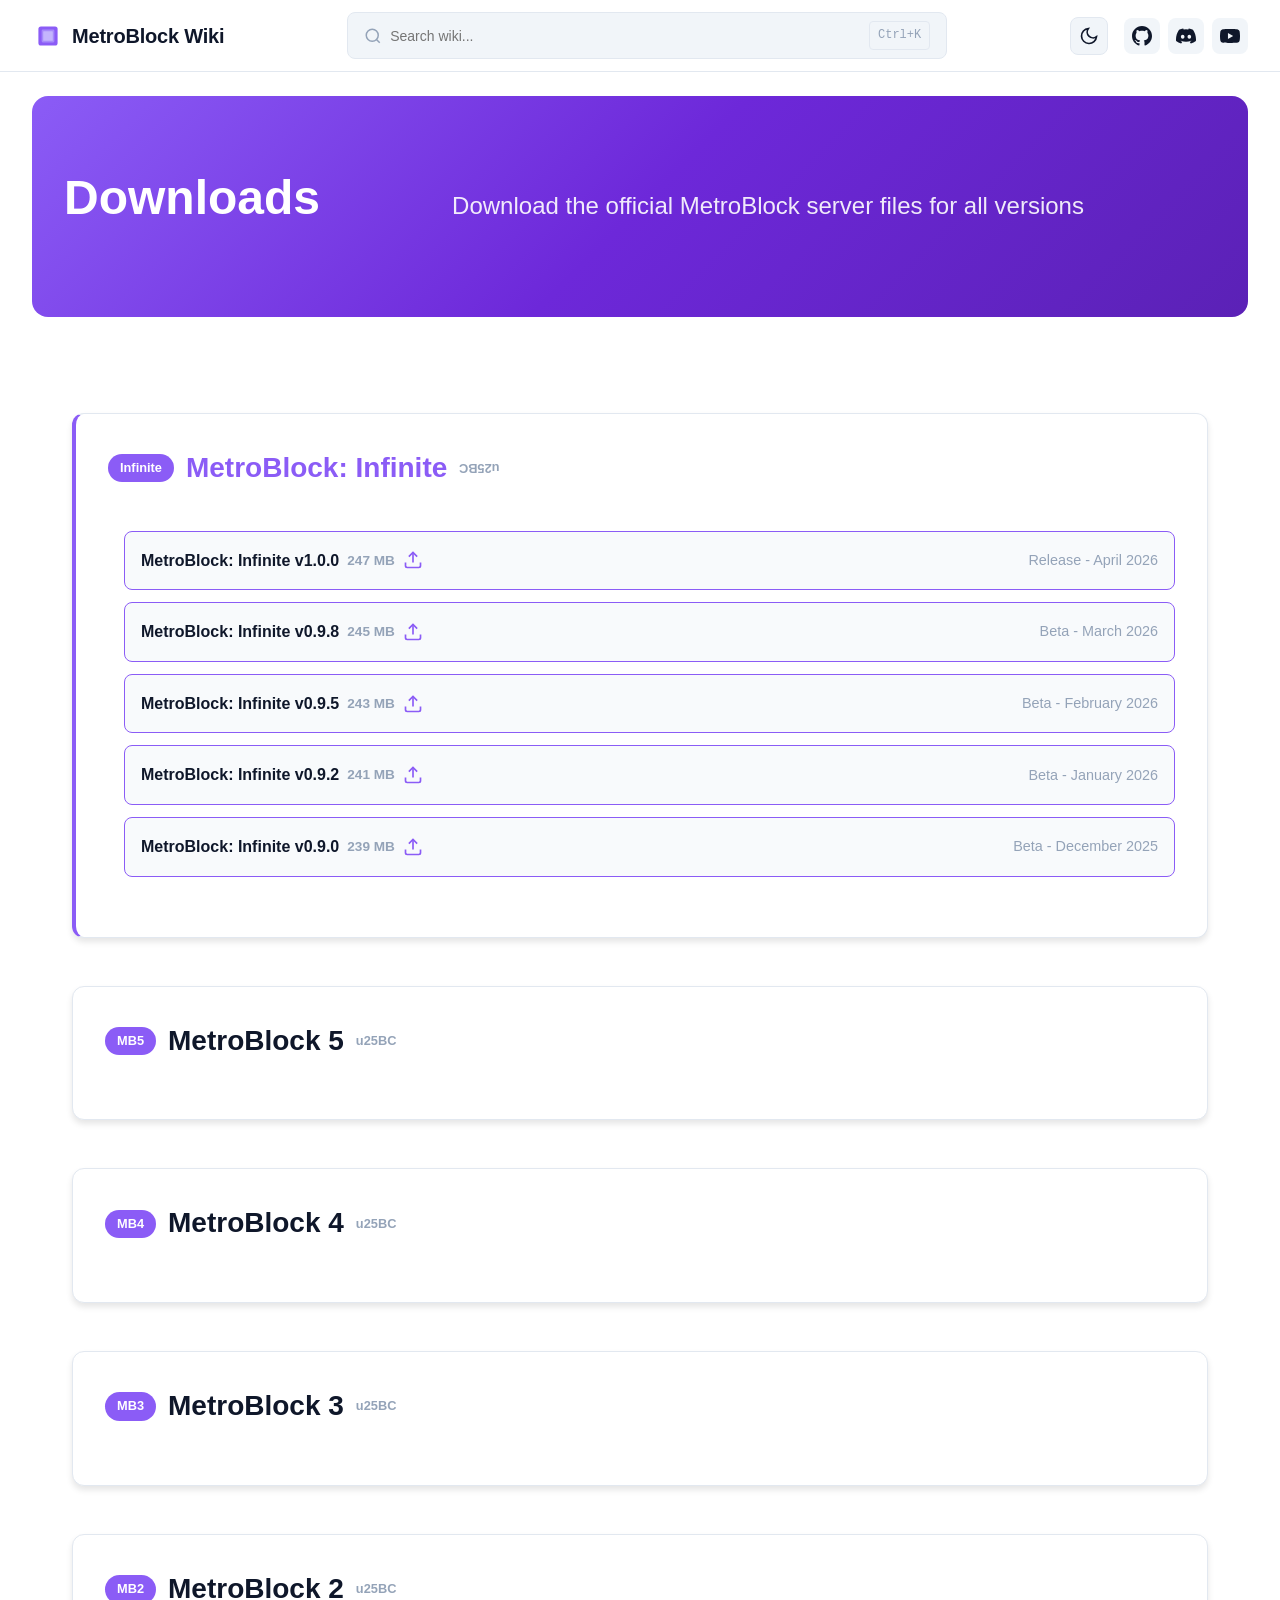
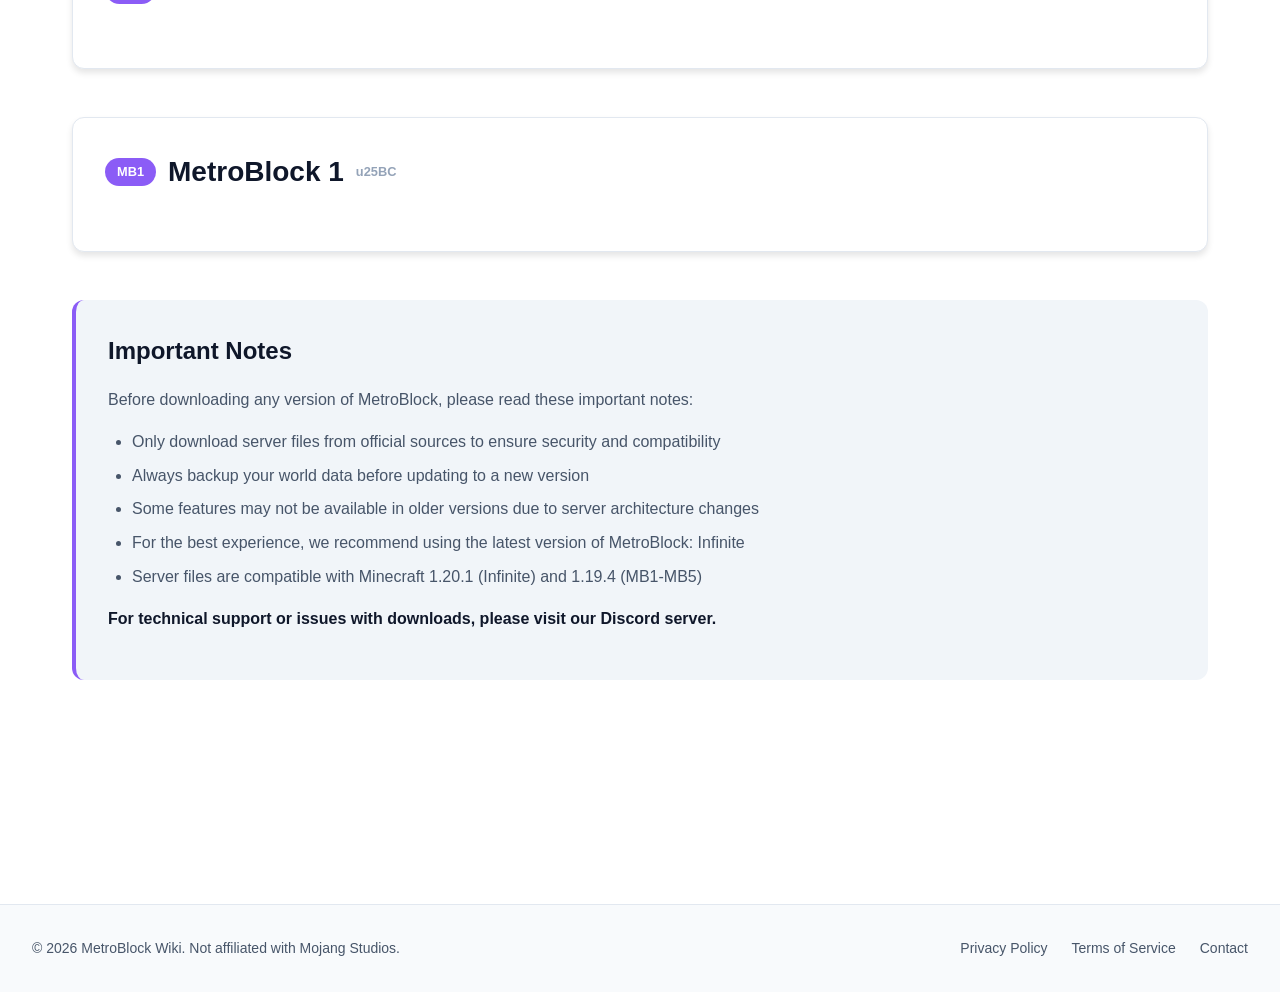
==== pages/downloads.html @ fa21d72b "Theme Refresh — Purple Color Scheme - Rebranded color palette from blue ( #3b82f6 ) to purple ( #8b5" ====
﻿<!DOCTYPE html>
<html lang="en" data-theme="system">
<head>
    <meta charset="UTF-8">
    <meta name="viewport" content="width=device-width, initial-scale=1.0">
    <title>Downloads - MetroBlock Wiki</title>
    <link rel="stylesheet" href="../assets/css/style.css">
    <link rel="icon" type="image/svg+xml" href="../assets/images/favicon.svg">
    <style>
        .downloads-container {
            max-width: 1200px;
            margin: 4rem auto;
            padding: 2rem;
        }
        
        .hero-section {
            margin-bottom: 3rem;
            padding: 4rem 2rem;
            text-align: center;
            background: var(--hero-gradient);
            color: white;
            border-radius: 16px;
        }
        
        .hero-section h1 {
            font-size: 3rem;
            font-weight: 700;
            margin-bottom: 1rem;
        }
        
        .hero-section p {
            font-size: 1.5rem;
            opacity: 0.9;
            max-width: 800px;
            margin: 0 auto;
        }
        
        .download-section {
            margin-bottom: 3rem;
            padding: 2rem;
            background: var(--card-bg);
            border: 1px solid var(--card-border);
            border-radius: 12px;
            box-shadow: 0 4px 6px var(--card-shadow);
        }
        
        .download-section h2 {
            font-size: 1.75rem;
            margin-bottom: 1.5rem;
            color: var(--text-primary);
            display: flex;
            align-items: center;
            gap: 0.75rem;
            cursor: pointer;
        }
        
        .download-section h2 .version-badge {
            background: var(--accent-color);
            color: white;
            font-size: 0.8rem;
            padding: 0.25rem 0.75rem;
            border-radius: 16px;
            font-weight: 600;
        }
        
        .download-section h2::after {
            content: '\u25BC';
            font-size: 0.8rem;
            color: var(--text-muted);
            transition: transform 0.3s ease;
        }
        
        .download-section.active h2::after {
            transform: rotate(180deg);
        }
        
        .download-items {
            max-height: 0;
            overflow: hidden;
            transition: max-height 0.5s ease, padding 0.5s ease;
            padding: 0 0 0 1rem;
        }
        
        .download-section.active .download-items {
            max-height: 500px;
            padding: 1rem 0 1rem 1rem;
        }
        
        .download-item {
            display: flex;
            justify-content: space-between;
            align-items: center;
            padding: 1rem;
            border: 1px solid var(--border-color);
            border-radius: 8px;
            margin-bottom: 0.75rem;
            background: var(--bg-secondary);
            transition: all 0.2s ease;
        }
        
        .download-item:hover {
            border-color: var(--accent-color);
            background: var(--accent-color);
            color: white;
        }
        
        .download-item a {
            color: var(--text-primary);
            text-decoration: none;
            font-weight: 600;
            display: flex;
            align-items: center;
            gap: 0.5rem;
        }
        
        .download-item:hover a {
            color: white;
        }
        
        .download-item .version-label {
            font-size: 0.9rem;
            color: var(--text-muted);
        }
        
        .download-item .download-size {
            color: var(--text-muted);
            font-size: 0.85rem;
        }
        
        .download-item .download-icon {
            width: 20px;
            height: 20px;
            color: var(--accent-color);
        }
        
        .download-item:hover .download-icon {
            color: white;
        }
        
        .download-section.current {
            border-left: 4px solid var(--accent-color);
        }
        
        .download-section.current h2 {
            color: var(--accent-color);
        }
        
        .download-section.current .download-item {
            border-color: var(--accent-color);
        }
        
        .download-section.current .download-item:hover {
            background: white;
            color: var(--accent-color);
        }
        
        .download-section.current .download-item:hover a {
            color: var(--accent-color);
        }
        
        .download-section.current .download-item:hover .download-icon {
            color: var(--accent-color);
        }
        
        .download-section.current .download-item a {
            color: var(--text-primary);
        }
        
        .download-section.current .download-item .download-size {
            color: var(--text-muted);
        }
        
        .download-section.current .download-item .version-label {
            color: var(--text-muted);
        }
        
        .note-section {
            margin-top: 3rem;
            padding: 2rem;
            background: var(--bg-tertiary);
            border-radius: 12px;
            border-left: 4px solid var(--accent-color);
        }
        
        .note-section h3 {
            font-size: 1.5rem;
            margin-bottom: 1rem;
            color: var(--text-primary);
        }
        
        .note-section p {
            color: var(--text-secondary);
            line-height: 1.7;
            margin-bottom: 1rem;
        }
        
        .note-section ul {
            margin-bottom: 1rem;
            padding-left: 1.5rem;
        }
        
        .note-section li {
            margin-bottom: 0.5rem;
            color: var(--text-secondary);
        }
        
        .note-section strong {
            color: var(--text-primary);
        }
        
        @media (max-width: 768px) {
            .downloads-container {
                padding: 1rem;
            }
            
            .hero-section {
                padding: 2rem 1rem;
            }
            
            .hero-section h1 {
                font-size: 2rem;
            }
            
            .hero-section p {
                font-size: 1.2rem;
            }
            
            .download-section {
                padding: 1.5rem;
            }
            
            .download-section h2 {
                font-size: 1.5rem;
            }
            
            .download-item {
                padding: 0.75rem;
            }
            
            .note-section {
                padding: 1.5rem;
            }
            
            .note-section h3 {
                font-size: 1.3rem;
            }
        }
    </style>
</head>
<body>
    <nav class="navbar">
        <a href="../index.html" class="nav-left logo-link">
            <div class="logo">
                <svg class="logo-icon" viewBox="0 0 100 100" xmlns="http://www.w3.org/2000/svg">
                    <rect x="20" y="20" width="60" height="60" rx="8" fill="#8b5cf6"/>
                    <rect x="30" y="30" width="40" height="40" rx="4" fill="#a78bfa"/>
                    <rect x="35" y="35" width="30" height="30" rx="2" fill="#c4b5fd"/>
                </svg>
                <span class="logo-text">MetroBlock Wiki</span>
            </div>
        </a>
        <div class="nav-center">
            <div class="search-container" id="searchContainer">
                <svg class="search-icon" viewBox="0 0 24 24" fill="none" stroke="currentColor" stroke-width="2">
                    <circle cx="11" cy="11" r="8"/>
                    <path d="m21 21-4.35-4.35"/>
                </svg>
                <input type="text" id="searchInput" placeholder="Search wiki..." class="search-input">
                <kbd class="search-shortcut" id="searchShortcut">Ctrl+K</kbd>
            </div>
        </div>
        <div class="nav-right">
            <button class="theme-toggle" id="themeToggle" aria-label="Toggle theme">
                <svg class="sun-icon" viewBox="0 0 24 24" fill="none" stroke="currentColor" stroke-width="2">
                    <circle cx="12" cy="12" r="5"/>
                    <path d="M12 1v2M12 21v2M4.22 4.22l1.42 1.42M18.36 18.36l1.42 1.42M1 12h2M21 12h2M4.22 19.78l1.42-1.42M18.36 5.64l1.42-1.42"/>
                </svg>
                <svg class="moon-icon" viewBox="0 0 24 24" fill="none" stroke="currentColor" stroke-width="2">
                    <path d="M21 12.79A9 9 0 1 1 11.21 3 7 7 0 0 0 21 12.79z"/>
                </svg>
            </button>
            <div class="social-links">
                <a href="#" class="social-link" aria-label="GitHub">
                    <svg viewBox="0 0 24 24" fill="currentColor">
                        <path d="M12 0c-6.626 0-12 5.373-12 12 0 5.302 3.438 9.8 8.207 11.387.599.111.793-.261.793-.577v-2.234c-3.338.726-4.033-1.416-4.033-1.416-.546-1.387-1.333-1.756-1.333-1.756-1.089-.745.083-.729.083-.729 1.205.084 1.839 1.237 1.839 1.237 1.07 1.834 2.807 1.304 3.492.997.107-.775.418-1.305.762-1.604-2.665-.305-5.467-1.334-5.467-5.931 0-1.311.469-2.381 1.236-3.221-.124-.303-.535-1.524.117-3.176 0 0 1.008-.322 3.301 1.23.957-.266 1.983-.399 3.003-.404 1.02.005 2.047.138 3.006.404 2.291-1.552 3.297-1.23 3.297-1.23.653 1.653.242 2.874.118 3.176.77.84 1.235 1.911 1.235 3.221 0 4.609-2.807 5.624-5.479 5.921.43.372.823 1.102.823 2.222v3.293c0 .319.192.694.801.576 4.765-1.589 8.199-6.086 8.199-11.386 0-6.627-5.373-12-12-12z"/>
                    </svg>
                </a>
                <a href="#" class="social-link" aria-label="Discord">
                    <svg viewBox="0 0 24 24" fill="currentColor">
                        <path d="M20.317 4.37a19.791 19.791 0 0 0-4.885-1.515.074.074 0 0 0-.079.037c-.21.375-.444.864-.608 1.25a18.27 18.27 0 0 0-5.487 0 12.64 12.64 0 0 0-.617-1.25.077.077 0 0 0-.079-.037A19.736 19.736 0 0 0 3.677 4.37a.07.07 0 0 0-.032.027C.533 9.046-.32 13.58.099 18.057a.082.082 0 0 0 .031.057 19.9 19.9 0 0 0 5.993 3.03.078.078 0 0 0 .084-.028c.462-.63.874-1.295 1.226-1.994a.076.076 0 0 0-.041-.106 13.107 13.107 0 0 1-1.872-.892.077.077 0 0 1-.008-.128 10.2 10.2 0 0 0 .372-.292.074.074 0 0 1 .077-.01c3.928 1.793 8.18 1.793 12.062 0a.074.074 0 0 1 .078.01c.12.098.246.198.373.292a.077.077 0 0 1-.006.127 12.299 12.299 0 0 1-1.873.892.077.077 0 0 0-.041.107c.36.698.772 1.362 1.225 1.993a.076.076 0 0 0 .084.028 19.839 19.839 0 0 0 6.002-3.03.077.077 0 0 0 .032-.054c.5-5.177-.838-9.674-3.549-13.66a.061.061 0 0 0-.031-.03zM8.02 15.33c-1.183 0-2.157-1.085-2.157-2.419 0-1.333.956-2.419 2.157-2.419 1.21 0 2.176 1.096 2.157 2.42 0 1.333-.956 2.418-2.157 2.418zm7.975 0c-1.183 0-2.157-1.085-2.157-2.419 0-1.333.955-2.419 2.157-2.419 1.21 0 2.176 1.096 2.157 2.42 0 1.333-.946 2.418-2.157 2.418z"/>
                    </svg>
                </a>
                <a href="#" class="social-link" aria-label="YouTube">
                    <svg viewBox="0 0 24 24" fill="currentColor">
                        <path d="M23.498 6.186a2.997 2.997 0 0 0-2.11-2.12C19.53 3.56 12 3.56 12 3.56s-7.53 0-9.388.506a2.997 2.997 0 0 0-2.11 2.12A31.09 31.09 0 0 0 0 12a31.09 31.09 0 0 0 .502 5.814 2.997 2.997 0 0 0 2.11 2.12c1.858.506 9.388.506 9.388.506s7.53 0 9.388-.506a2.997 2.997 0 0 0 2.11-2.12A31.09 31.09 0 0 0 24 12a31.09 31.09 0 0 0-.502-5.814ZM9.545 15.568V8.432L15.818 12l-6.273 3.568Z"/>
                    </svg>
                </a>
            </div>
        </div>
    </nav>

    <main class="main-content">
        <section class="hero-section">
            <h1>Downloads</h1>
            <p>Download the official MetroBlock server files for all versions</p>
        </section>

        <div class="downloads-container">
            <div class="download-section current" id="infinite-section">
                <h2><span class="version-badge">Infinite</span> MetroBlock: Infinite</h2>
                <div class="download-items">
                    <div class="download-item">
                        <a href="#">
                            <span>MetroBlock: Infinite v1.0.0</span>
                            <span class="download-size">247 MB</span>
                            <svg class="download-icon" viewBox="0 0 24 24" fill="none" stroke="currentColor" stroke-width="2">
                                <path d="M21 15v4a2 2 0 0 1-2 2H5a2 2 0 0 1-2-2v-4"/>
                                <polyline points="17 8 12 3 7 8"/>
                                <line x1="12" y1="3" x2="12" y2="15"/>
                            </svg>
                        </a>
                        <span class="version-label">Release - April 2026</span>
                    </div>
                    
                    <div class="download-item">
                        <a href="#">
                            <span>MetroBlock: Infinite v0.9.8</span>
                            <span class="download-size">245 MB</span>
                            <svg class="download-icon" viewBox="0 0 24 24" fill="none" stroke="currentColor" stroke-width="2">
                                <path d="M21 15v4a2 2 0 0 1-2 2H5a2 2 0 0 1-2-2v-4"/>
                                <polyline points="17 8 12 3 7 8"/>
                                <line x1="12" y1="3" x2="12" y2="15"/>
                            </svg>
                        </a>
                        <span class="version-label">Beta - March 2026</span>
                    </div>
                    
                    <div class="download-item">
                        <a href="#">
                            <span>MetroBlock: Infinite v0.9.5</span>
                            <span class="download-size">243 MB</span>
                            <svg class="download-icon" viewBox="0 0 24 24" fill="none" stroke="currentColor" stroke-width="2">
                                <path d="M21 15v4a2 2 0 0 1-2 2H5a2 2 0 0 1-2-2v-4"/>
                                <polyline points="17 8 12 3 7 8"/>
                                <line x1="12" y1="3" x2="12" y2="15"/>
                            </svg>
                        </a>
                        <span class="version-label">Beta - February 2026</span>
                    </div>
                    
                    <div class="download-item">
                        <a href="#">
                            <span>MetroBlock: Infinite v0.9.2</span>
                            <span class="download-size">241 MB</span>
                            <svg class="download-icon" viewBox="0 0 24 24" fill="none" stroke="currentColor" stroke-width="2">
                                <path d="M21 15v4a2 2 0 0 1-2 2H5a2 2 0 0 1-2-2v-4"/>
                                <polyline points="17 8 12 3 7 8"/>
                                <line x1="12" y1="3" x2="12" y2="15"/>
                            </svg>
                        </a>
                        <span class="version-label">Beta - January 2026</span>
                    </div>
                    
                    <div class="download-item">
                        <a href="#">
                            <span>MetroBlock: Infinite v0.9.0</span>
                            <span class="download-size">239 MB</span>
                            <svg class="download-icon" viewBox="0 0 24 24" fill="none" stroke="currentColor" stroke-width="2">
                                <path d="M21 15v4a2 2 0 0 1-2 2H5a2 2 0 0 1-2-2v-4"/>
                                <polyline points="17 8 12 3 7 8"/>
                                <line x1="12" y1="3" x2="12" y2="15"/>
                            </svg>
                        </a>
                        <span class="version-label">Beta - December 2025</span>
                    </div>
                </div>
            </div>
            
            <div class="download-section" id="mb5-section">
                <h2><span class="version-badge">MB5</span> MetroBlock 5</h2>
                <div class="download-items">
                    <div class="download-item">
                        <a href="#">
                            <span>MetroBlock 5 v1.2.0</span>
                            <span class="download-size">198 MB</span>
                            <svg class="download-icon" viewBox="0 0 24 24" fill="none" stroke="currentColor" stroke-width="2">
                                <path d="M21 15v4a2 2 0 0 1-2 2H5a2 2 0 0 1-2-2v-4"/>
                                <polyline points="17 8 12 3 7 8"/>
                                <line x1="12" y1="3" x2="12" y2="15"/>
                            </svg>
                        </a>
                        <span class="version-label">Release - August 2023</span>
                    </div>
                    
                    <div class="download-item">
                        <a href="#">
                            <span>MetroBlock 5 v1.1.5</span>
                            <span class="download-size">196 MB</span>
                            <svg class="download-icon" viewBox="0 0 24 24" fill="none" stroke="currentColor" stroke-width="2">
                                <path d="M21 15v4a2 2 0 0 1-2 2H5a2 2 0 0 1-2-2v-4"/>
                                <polyline points="17 8 12 3 7 8"/>
                                <line x1="12" y1="3" x2="12" y2="15"/>
                            </svg>
                        </a>
                        <span class="version-label">Patch - July 2023</span>
                    </div>
                    
                    <div class="download-item">
                        <a href="#">
                            <span>MetroBlock 5 v1.0.0</span>
                            <span class="download-size">194 MB</span>
                            <svg class="download-icon" viewBox="0 0 24 24" fill="none" stroke="currentColor" stroke-width="2">
                                <path d="M21 15v4a2 2 0 0 1-2 2H5a2 2 0 0 1-2-2v-4"/>
                                <polyline points="17 8 12 3 7 8"/>
                                <line x1="12" y1="3" x2="12" y2="15"/>
                            </svg>
                        </a>
                        <span class="version-label">Release - June 2023</span>
                    </div>
                </div>
            </div>
            
            <div class="download-section" id="mb4-section">
                <h2><span class="version-badge">MB4</span> MetroBlock 4</h2>
                <div class="download-items">
                    <div class="download-item">
                        <a href="#">
                            <span>MetroBlock 4 v1.5.2</span>
                            <span class="download-size">182 MB</span>
                            <svg class="download-icon" viewBox="0 0 24 24" fill="none" stroke="currentColor" stroke-width="2">
                                <path d="M21 15v4a2 2 0 0 1-2 2H5a2 2 0 0 1-2-2v-4"/>
                                <polyline points="17 8 12 3 7 8"/>
                                <line x1="12" y1="3" x2="12" y2="15"/>
                            </svg>
                        </a>
                        <span class="version-label">Patch - March 2023</span>
                    </div>
                    
                    <div class="download-item">
                        <a href="#">
                            <span>MetroBlock 4 v1.5.0</span>
                            <span class="download-size">181 MB</span>
                            <svg class="download-icon" viewBox="0 0 24 24" fill="none" stroke="currentColor" stroke-width="2">
                                <path d="M21 15v4a2 2 0 0 1-2 2H5a2 2 0 0 1-2-2v-4"/>
                                <polyline points="17 8 12 3 7 8"/>
                                <line x1="12" y1="3" x2="12" y2="15"/>
                            </svg>
                        </a>
                        <span class="version-label">Release - February 2023</span>
                    </div>
                    
                    <div class="download-item">
                        <a href="#">
                            <span>MetroBlock 4 v1.4.5</span>
                            <span class="download-size">180 MB</span>
                            <svg class="download-icon" viewBox="0 0 24 24" fill="none" stroke="currentColor" stroke-width="2">
                                <path d="M21 15v4a2 2 0 0 1-2 2H5a2 2 0 0 1-2-2v-4"/>
                                <polyline points="17 8 12 3 7 8"/>
                                <line x1="12" y1="3" x2="12" y2="15"/>
                            </svg>
                        </a>
                        <span class="version-label">Patch - January 2023</span>
                    </div>
                    
                    <div class="download-item">
                        <a href="#">
                            <span>MetroBlock 4 v1.3.0</span>
                            <span class="download-size">178 MB</span>
                            <svg class="download-icon" viewBox="0 0 24 24" fill="none" stroke="currentColor" stroke-width="2">
                                <path d="M21 15v4a2 2 0 0 1-2 2H5a2 2 0 0 1-2-2v-4"/>
                                <polyline points="17 8 12 3 7 8"/>
                                <line x1="12" y1="3" x2="12" y2="15"/>
                            </svg>
                        </a>
                        <span class="version-label">Release - December 2022</span>
                    </div>
                </div>
            </div>
            
            <div class="download-section" id="mb3-section">
                <h2><span class="version-badge">MB3</span> MetroBlock 3</h2>
                <div class="download-items">
                    <div class="download-item">
                        <a href="#">
                            <span>MetroBlock 3 v1.8.0</span>
                            <span class="download-size">165 MB</span>
                            <svg class="download-icon" viewBox="0 0 24 24" fill="none" stroke="currentColor" stroke-width="2">
                                <path d="M21 15v4a2 2 0 0 1-2 2H5a2 2 0 0 1-2-2v-4"/>
                                <polyline points="17 8 12 3 7 8"/>
                                <line x1="12" y1="3" x2="12" y2="15"/>
                            </svg>
                        </a>
                        <span class="version-label">Release - October 2022</span>
                    </div>
                    
                    <div class="download-item">
                        <a href="#">
                            <span>MetroBlock 3 v1.7.5</span>
                            <span class="download-size">163 MB</span>
                            <svg class="download-icon" viewBox="0 0 24 24" fill="none" stroke="currentColor" stroke-width="2">
                                <path d="M21 15v4a2 2 0 0 1-2 2H5a2 2 0 0 1-2-2v-4"/>
                                <polyline points="17 8 12 3 7 8"/>
                                <line x1="12" y1="3" x2="12" y2="15"/>
                            </svg>
                        </a>
                        <span class="version-label">Patch - September 2022</span>
                    </div>
                    
                    <div class="download-item">
                        <a href="#">
                            <span>MetroBlock 3 v1.7.0</span>
                            <span class="download-size">162 MB</span>
                            <svg class="download-icon" viewBox="0 0 24 24" fill="none" stroke="currentColor" stroke-width="2">
                                <path d="M21 15v4a2 2 0 0 1-2 2H5a2 2 0 0 1-2-2v-4"/>
                                <polyline points="17 8 12 3 7 8"/>
                                <line x1="12" y1="3" x2="12" y2="15"/>
                            </svg>
                        </a>
                        <span class="version-label">Release - August 2022</span>
                    </div>
                    
                    <div class="download-item">
                        <a href="#">
                            <span>MetroBlock 3 v1.6.0</span>
                            <span class="download-size">160 MB</span>
                            <svg class="download-icon" viewBox="0 0 24 24" fill="none" stroke="currentColor" stroke-width="2">
                                <path d="M21 15v4a2 2 0 0 1-2 2H5a2 2 0 0 1-2-2v-4"/>
                                <polyline points="17 8 12 3 7 8"/>
                                <line x1="12" y1="3" x2="12" y2="15"/>
                            </svg>
                        </a>
                        <span class="version-label">Release - July 2022</span>
                    </div>
                </div>
            </div>
            
            <div class="download-section" id="mb2-section">
                <h2><span class="version-badge">MB2</span> MetroBlock 2</h2>
                <div class="download-items">
                    <div class="download-item">
                        <a href="#">
                            <span>MetroBlock 2 v1.3.0</span>
                            <span class="download-size">145 MB</span>
                            <svg class="download-icon" viewBox="0 0 24 24" fill="none" stroke="currentColor" stroke-width="2">
                                <path d="M21 15v4a2 2 0 0 1-2 2H5a2 2 0 0 1-2-2v-4"/>
                                <polyline points="17 8 12 3 7 8"/>
                                <line x1="12" y1="3" x2="12" y2="15"/>
                            </svg>
                        </a>
                        <span class="version-label">Release - May 2022</span>
                    </div>
                    
                    <div class="download-item">
                        <a href="#">
                            <span>MetroBlock 2 v1.2.5</span>
                            <span class="download-size">143 MB</span>
                            <svg class="download-icon" viewBox="0 0 24 24" fill="none" stroke="currentColor" stroke-width="2">
                                <path d="M21 15v4a2 2 0 0 1-2 2H5a2 2 0 0 1-2-2v-4"/>
                                <polyline points="17 8 12 3 7 8"/>
                                <line x1="12" y1="3" x2="12" y2="15"/>
                            </svg>
                        </a>
                        <span class="version-label">Patch - April 2022</span>
                    </div>
                    
                    <div class="download-item">
                        <a href="#">
                            <span>MetroBlock 2 v1.2.0</span>
                            <span class="download-size">142 MB</span>
                            <svg class="download-icon" viewBox="0 0 24 24" fill="none" stroke="currentColor" stroke-width="2">
                                <path d="M21 15v4a2 2 0 0 1-2 2H5a2 2 0 0 1-2-2v-4"/>
                                <polyline points="17 8 12 3 7 8"/>
                                <line x1="12" y1="3" x2="12" y2="15"/>
                            </svg>
                        </a>
                        <span class="version-label">Release - March 2022</span>
                    </div>
                </div>
            </div>
            
            <div class="download-section" id="mb1-section">
                <h2><span class="version-badge">MB1</span> MetroBlock 1</h2>
                <div class="download-items">
                    <div class="download-item">
                        <a href="#">
                            <span>MetroBlock 1 v1.0.0</span>
                            <span class="download-size">120 MB</span>
                            <svg class="download-icon" viewBox="0 0 24 24" fill="none" stroke="currentColor" stroke-width="2">
                                <path d="M21 15v4a2 2 0 0 1-2 2H5a2 2 0 0 1-2-2v-4"/>
                                <polyline points="17 8 12 3 7 8"/>
                                <line x1="12" y1="3" x2="12" y2="15"/>
                            </svg>
                        </a>
                        <span class="version-label">Initial Release - February 2022</span>
                    </div>
                </div>
            </div>
            
            <div class="note-section">
                <h3>Important Notes</h3>
                <p>Before downloading any version of MetroBlock, please read these important notes:</p>
                <ul>
                    <li>Only download server files from official sources to ensure security and compatibility</li>
                    <li>Always backup your world data before updating to a new version</li>
                    <li>Some features may not be available in older versions due to server architecture changes</li>
                    <li>For the best experience, we recommend using the latest version of MetroBlock: Infinite</li>
                    <li>Server files are compatible with Minecraft 1.20.1 (Infinite) and 1.19.4 (MB1-MB5)</li>
                </ul>
                <p><strong>For technical support or issues with downloads, please visit our Discord server.</strong></p>
            </div>
        </div>
    </main>

    <footer class="footer">
        <div class="footer-content">
            <p>&copy; 2026 MetroBlock Wiki. Not affiliated with Mojang Studios.</p>
            <div class="footer-links">
                <a href="#">Privacy Policy</a>
                <a href="#">Terms of Service</a>
                <a href="#">Contact</a>
            </div>
        </div>
    </footer>

    <script>
        // Download Section Toggle
        document.addEventListener('DOMContentLoaded', () => {
            const downloadSections = document.querySelectorAll('.download-section');
            
            downloadSections.forEach(section => {
                const heading = section.querySelector('h2');
                heading.addEventListener('click', () => {
                    section.classList.toggle('active');
                });
            });
            
            // Ensure the current version section is open by default
            const currentSection = document.querySelector('.download-section.current');
            if (currentSection) {
                currentSection.classList.add('active');
            }
        });
    </script>
    
    <div class="search-modal" id="searchModal">
        <div class="search-modal-content">
            <div class="search-modal-header">
                <svg class="search-icon" viewBox="0 0 24 24" fill="none" stroke="currentColor" stroke-width="2">
                    <circle cx="11" cy="11" r="8"/>
                    <path d="m21 21-4.35-4.35"/>
                </svg>
                <input type="text" id="modalSearchInput" placeholder="Search the wiki..." class="modal-search-input">
                <button class="close-modal" id="closeModal" aria-label="Close search">
                    <svg viewBox="0 0 24 24" fill="none" stroke="currentColor" stroke-width="2">
                        <line x1="18" y1="6" x2="6" y2="18"/>
                        <line x1="6" y1="6" x2="18" y2="18"/>
                    </svg>
                </button>
            </div>
            <div class="search-results" id="searchResults">
                <div class="search-hint">Type to search wiki pages...</div>
            </div>
        </div>
    </div>
    <script src="../assets/js/main.js"></script>
</body>
</html>
---- assets/css/style.css ----
:root {
    --bg-primary: #ffffff;
    --bg-secondary: #f8fafc;
    --bg-tertiary: #f1f5f9;
    --text-primary: #0f172a;
    --text-secondary: #475569;
    --text-muted: #94a3b8;
    --border-color: #e2e8f0;
    --accent-color: #8b5cf6;
    --accent-hover: #7c3aed;
    --card-bg: #ffffff;
    --card-border: #e2e8f0;
    --card-shadow: rgba(0, 0, 0, 0.1);
    --navbar-bg: rgba(255, 255, 255, 0.8);
    --search-bg: #f1f5f9;
    --search-border: #e2e8f0;
    --hero-gradient: linear-gradient(135deg, #8b5cf6 0%, #6d28d9 50%, #5b21b6 100%);
}

[data-theme="dark"] {
    --bg-primary: #0f172a;
    --bg-secondary: #1e293b;
    --bg-tertiary: #334155;
    --text-primary: #f8fafc;
    --text-secondary: #cbd5e1;
    --text-muted: #64748b;
    --border-color: #334155;
    --accent-color: #a78bfa;
    --accent-hover: #8b5cf6;
    --card-bg: #1e293b;
    --card-border: #334155;
    --card-shadow: rgba(0, 0, 0, 0.3);
    --navbar-bg: rgba(15, 23, 42, 0.8);
    --search-bg: #1e293b;
    --search-border: #334155;
    --hero-gradient: linear-gradient(135deg, #7c3aed 0%, #5b21b6 50%, #4c1d95 100%);
}

* {
    margin: 0;
    padding: 0;
    box-sizing: border-box;
}

body {
    font-family: -apple-system, BlinkMacSystemFont, 'Segoe UI', Roboto, 'Helvetica Neue', Arial, sans-serif;
    background-color: var(--bg-primary);
    color: var(--text-primary);
    line-height: 1.6;
    transition: background-color 0.3s ease, color 0.3s ease;
}

.navbar {
    position: fixed;
    top: 0;
    left: 0;
    right: 0;
    display: flex;
    justify-content: space-between;
    align-items: center;
    padding: 0.75rem 2rem;
    background: var(--navbar-bg);
    backdrop-filter: blur(10px);
    border-bottom: 1px solid var(--border-color);
    z-index: 1000;
    transition: all 0.3s ease;
}

.nav-left,
.nav-right {
    display: flex;
    align-items: center;
    gap: 1rem;
}

.logo {
    display: flex;
    align-items: center;
    gap: 0.5rem;
}

.logo-text {
    font-size: 1.25rem;
    font-weight: 600;
    color: var(--text-primary);
    font-family: inherit;
    line-height: 1.2;
    white-space: nowrap;
    letter-spacing: -0.01em;
}

.logo-link {
    text-decoration: none;
    display: flex;
    align-items: center;
    gap: 0.5rem;
    color: var(--text-primary);
    transition: opacity 0.2s ease;
}

.logo-link:hover {
    opacity: 0.8;
}

.logo-icon {
    width: 32px;
    height: 32px;
}

.nav-center {
    flex: 1;
    max-width: 600px;
    margin: 0 2rem;
}

.search-container {
    position: relative;
    display: flex;
    align-items: center;
    background: var(--search-bg);
    border: 1px solid var(--search-border);
    border-radius: 8px;
    padding: 0.5rem 1rem;
    cursor: pointer;
    transition: all 0.2s ease;
}

.search-container:hover,
.search-container:focus-within {
    border-color: var(--accent-color);
    background: var(--bg-primary);
}

.search-icon {
    width: 18px;
    height: 18px;
    color: var(--text-muted);
    margin-right: 0.5rem;
}

.search-input {
    flex: 1;
    border: none;
    background: transparent;
    color: var(--text-primary);
    font-size: 0.875rem;
    outline: none;
}

.search-shortcut {
    font-size: 0.75rem;
    color: var(--text-muted);
    background: var(--bg-tertiary);
    padding: 0.25rem 0.5rem;
    border-radius: 4px;
    border: 1px solid var(--border-color);
    cursor: pointer;
    transition: all 0.2s ease;
}

.search-shortcut:hover {
    background: var(--accent-color);
    color: white;
    border-color: var(--accent-color);
    transform: translateY(-1px);
}

.theme-toggle {
    background: var(--search-bg);
    border: 1px solid var(--border-color);
    border-radius: 8px;
    padding: 0.5rem;
    cursor: pointer;
    display: flex;
    align-items: center;
    justify-content: center;
    transition: all 0.2s ease;
    color: var(--text-primary);
}

.theme-toggle:hover {
    background: var(--bg-tertiary);
}

.theme-toggle svg {
    width: 20px;
    height: 20px;
}

.sun-icon {
    display: none;
}

.moon-icon {
    display: block;
}

[data-theme="dark"] .sun-icon {
    display: block;
}

[data-theme="dark"] .moon-icon {
    display: none;
}

.social-links {
    display: flex;
    gap: 0.5rem;
}

.social-link {
    display: flex;
    align-items: center;
    justify-content: center;
    width: 36px;
    height: 36px;
    border-radius: 8px;
    background: var(--search-bg);
    color: var(--text-primary);
    transition: all 0.2s ease;
}

.social-link:hover {
    background: var(--accent-color);
    color: white;
    transform: translateY(-2px);
}

.social-link svg {
    width: 20px;
    height: 20px;
}

.main-content {
    padding: 6rem 2rem 4rem;
    max-width: 1400px;
    margin: 0 auto;
}

.hero-section {
    display: flex;
    justify-content: space-between;
    align-items: center;
    margin-bottom: 4rem;
    padding: 3rem;
    background: var(--hero-gradient);
    border-radius: 16px;
    color: white;
}

.hero-text h1 {
    font-size: 3rem;
    font-weight: 700;
    margin-bottom: 0.5rem;
}

.hero-subtitle {
    font-size: 1.25rem;
    opacity: 0.9;
}

.hero-image {
    flex-shrink: 0;
}

.metroblock-logo svg {
    width: 200px;
    height: 200px;
    filter: drop-shadow(0 10px 30px rgba(0, 0, 0, 0.3));
}

.version-info {
    margin-bottom: 3rem;
}

.info-cards {
    display: grid;
    grid-template-columns: repeat(auto-fit, minmax(250px, 1fr));
    gap: 1.5rem;
}

.info-card {
    background: var(--card-bg);
    border: 1px solid var(--card-border);
    border-radius: 12px;
    padding: 1.5rem;
    box-shadow: 0 4px 6px var(--card-shadow);
    transition: all 0.3s ease;
}

.info-card:hover {
    transform: translateY(-4px);
    box-shadow: 0 8px 12px var(--card-shadow);
}

.info-card h3 {
    font-size: 0.875rem;
    color: var(--text-secondary);
    margin-bottom: 0.5rem;
    text-transform: uppercase;
    letter-spacing: 0.05em;
}

.version-highlight,
.version-number {
    font-size: 1.5rem;
    font-weight: 600;
    color: var(--accent-color);
}

.content-section {
    margin-bottom: 3rem;
}

.content-section h2 {
    font-size: 1.75rem;
    margin-bottom: 1.5rem;
    color: var(--text-primary);
}

.card-grid {
    display: grid;
    grid-template-columns: repeat(auto-fit, minmax(320px, 1fr));
    gap: 1.5rem;
}

.content-card {
    display: flex;
    flex-direction: column;
    background: var(--card-bg);
    border: 1px solid var(--card-border);
    border-radius: 12px;
    padding: 1.5rem;
    text-decoration: none;
    color: var(--text-primary);
    box-shadow: 0 4px 6px var(--card-shadow);
    transition: all 0.3s ease;
}

.content-card:hover {
    transform: translateY(-4px);
    box-shadow: 0 8px 12px var(--card-shadow);
    border-color: var(--accent-color);
}

.card-icon {
    width: 48px;
    height: 48px;
    background: var(--accent-color);
    border-radius: 12px;
    display: flex;
    align-items: center;
    justify-content: center;
    margin-bottom: 1rem;
}

.card-icon svg {
    width: 24px;
    height: 24px;
    color: white;
}

.content-card h3 {
    font-size: 1.25rem;
    margin-bottom: 0.5rem;
}

.content-card p {
    color: var(--text-secondary);
    font-size: 0.9375rem;
    line-height: 1.6;
    margin-bottom: 1rem;
}

.card-link {
    margin-top: auto;
    color: var(--accent-color);
    font-weight: 600;
    font-size: 0.9375rem;
}

.community-section {
    margin-bottom: 3rem;
}

.community-section h2 {
    font-size: 1.75rem;
    margin-bottom: 1.5rem;
}

.resource-grid {
    display: grid;
    grid-template-columns: repeat(auto-fit, minmax(300px, 1fr));
    gap: 1.5rem;
}

.resource-card {
    background: var(--card-bg);
    border: 1px solid var(--card-border);
    border-radius: 12px;
    padding: 1.5rem;
    box-shadow: 0 4px 6px var(--card-shadow);
}

.resource-card h3 {
    font-size: 1.25rem;
    margin-bottom: 0.5rem;
    color: var(--text-primary);
}

.resource-card p {
    color: var(--text-secondary);
    margin-bottom: 1rem;
}

.resource-link {
    color: var(--accent-color);
    text-decoration: none;
    font-weight: 600;
}

.resource-link:hover {
    color: var(--accent-hover);
}

.footer {
    background: var(--bg-secondary);
    border-top: 1px solid var(--border-color);
    padding: 2rem;
    margin-top: 4rem;
}

.footer-content {
    max-width: 1400px;
    margin: 0 auto;
    display: flex;
    justify-content: space-between;
    align-items: center;
}

.footer-content p {
    color: var(--text-secondary);
    font-size: 0.875rem;
}

.footer-links {
    display: flex;
    gap: 1.5rem;
}

.footer-links a {
    color: var(--text-secondary);
    text-decoration: none;
    font-size: 0.875rem;
}

.footer-links a:hover {
    color: var(--accent-color);
}

.search-modal {
    display: none;
    position: fixed;
    top: 0;
    left: 0;
    right: 0;
    bottom: 0;
    background: rgba(0, 0, 0, 0.5);
    backdrop-filter: blur(4px);
    z-index: 2000;
    align-items: flex-start;
    justify-content: center;
    padding-top: 100px;
}

.search-modal.active {
    display: flex;
}

.search-modal-content {
    background: var(--bg-primary);
    border-radius: 12px;
    width: 90%;
    max-width: 700px;
    max-height: 500px;
    box-shadow: 0 20px 60px rgba(0, 0, 0, 0.3);
}

.search-modal-header {
    display: flex;
    align-items: center;
    padding: 1rem 1.5rem;
    border-bottom: 1px solid var(--border-color);
}

.modal-search-input {
    flex: 1;
    border: none;
    background: transparent;
    color: var(--text-primary);
    font-size: 1rem;
    outline: none;
    padding: 0.5rem;
}

.close-modal {
    background: var(--search-bg);
    border: 1px solid var(--border-color);
    border-radius: 8px;
    padding: 0.5rem;
    cursor: pointer;
    color: var(--text-primary);
    transition: all 0.2s ease;
}

.close-modal:hover {
    background: var(--bg-tertiary);
}

.close-modal svg {
    width: 20px;
    height: 20px;
}

.search-results {
    padding: 1rem;
    max-height: 400px;
    overflow-y: auto;
}

.search-hint {
    color: var(--text-muted);
    text-align: center;
    padding: 2rem;
}

.search-result-item {
    display: block;
    padding: 1rem;
    border-radius: 8px;
    text-decoration: none;
    color: var(--text-primary);
    margin-bottom: 0.5rem;
    background: var(--bg-secondary);
    transition: all 0.2s ease;
}

.search-result-item:hover {
    background: var(--accent-color);
    color: white;
}

.search-result-item h4 {
    font-size: 1rem;
    margin-bottom: 0.25rem;
}

.search-result-item p {
    font-size: 0.875rem;
    color: var(--text-muted);
}

.search-result-item:hover p {
    color: rgba(255, 255, 255, 0.8);
}

@media (max-width: 768px) {
    .navbar {
        padding: 0.75rem 1rem;
    }

    .nav-center {
        margin: 0 1rem;
    }

    .hero-section {
        flex-direction: column;
        text-align: center;
        padding: 2rem;
    }

    .hero-text h1 {
        font-size: 2rem;
    }

    .card-grid {
        grid-template-columns: 1fr;
    }

    .footer-content {
        flex-direction: column;
        gap: 1rem;
        text-align: center;
    }
}
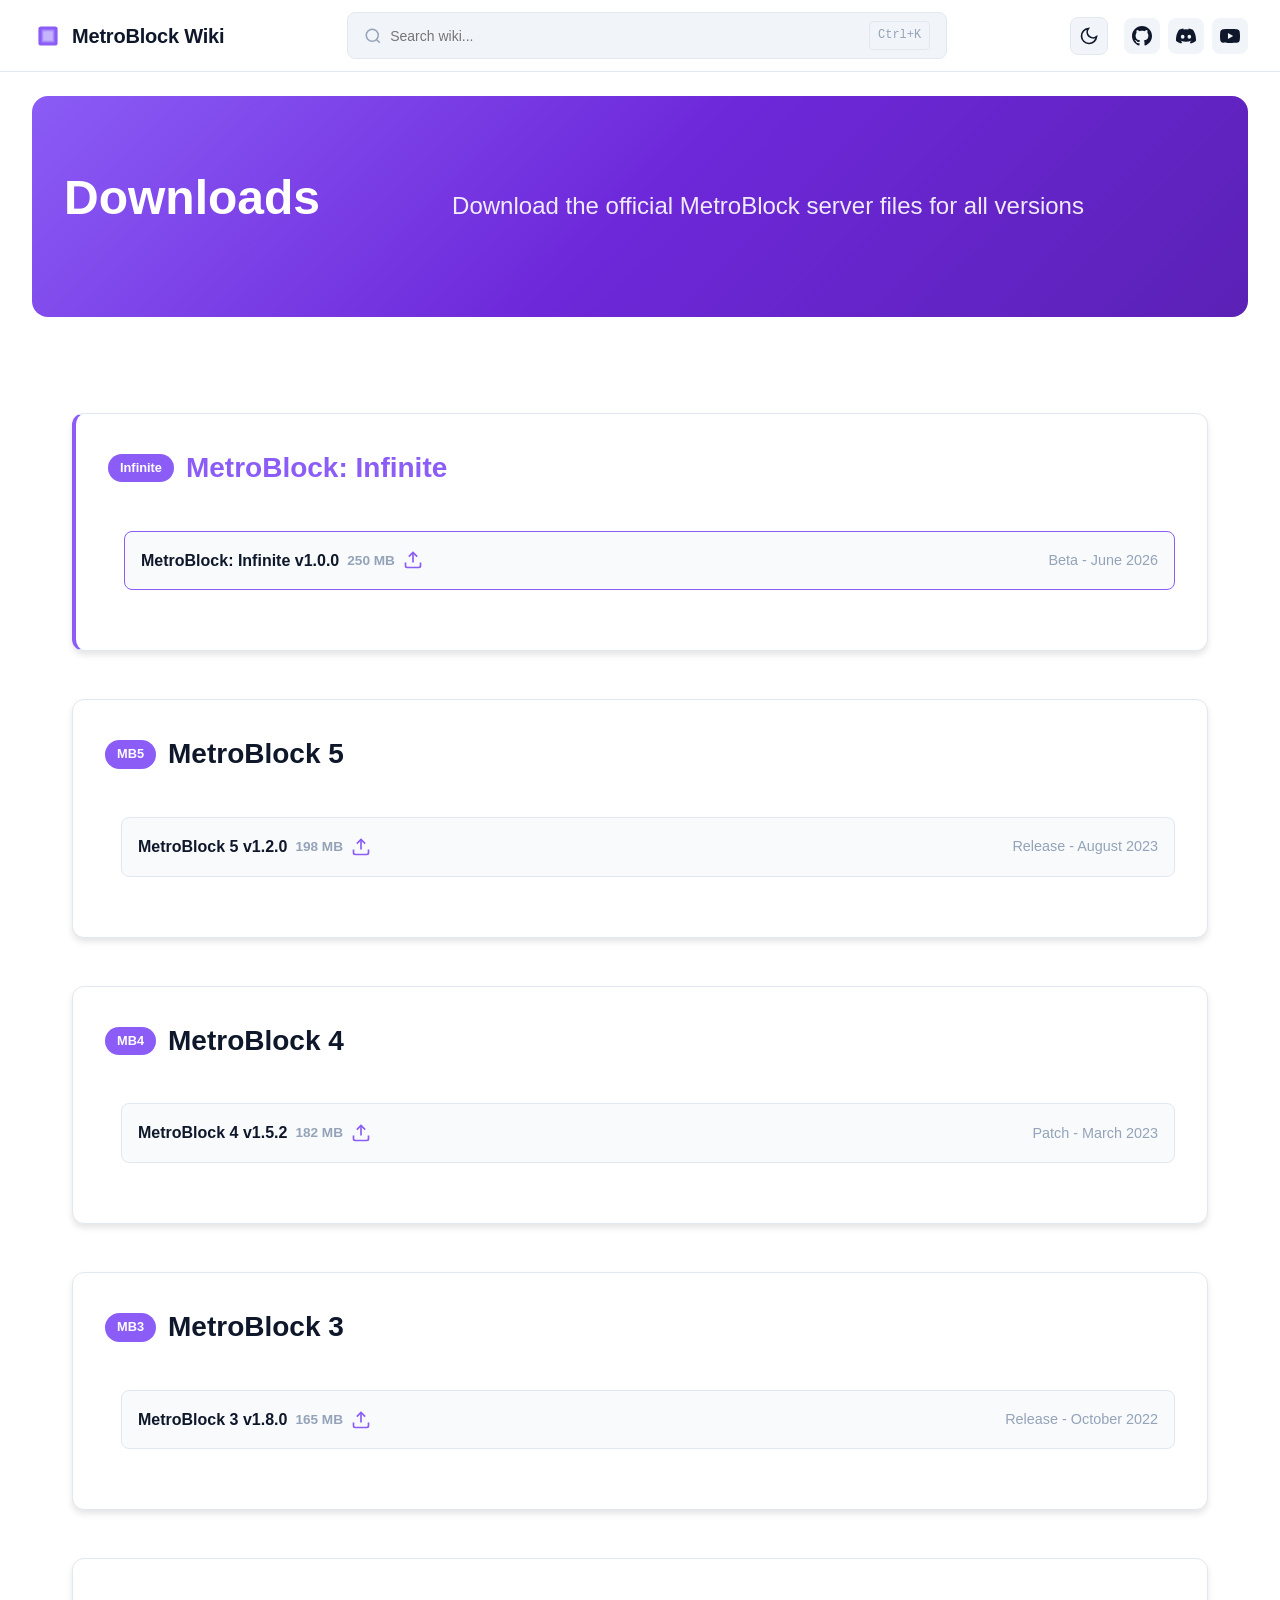
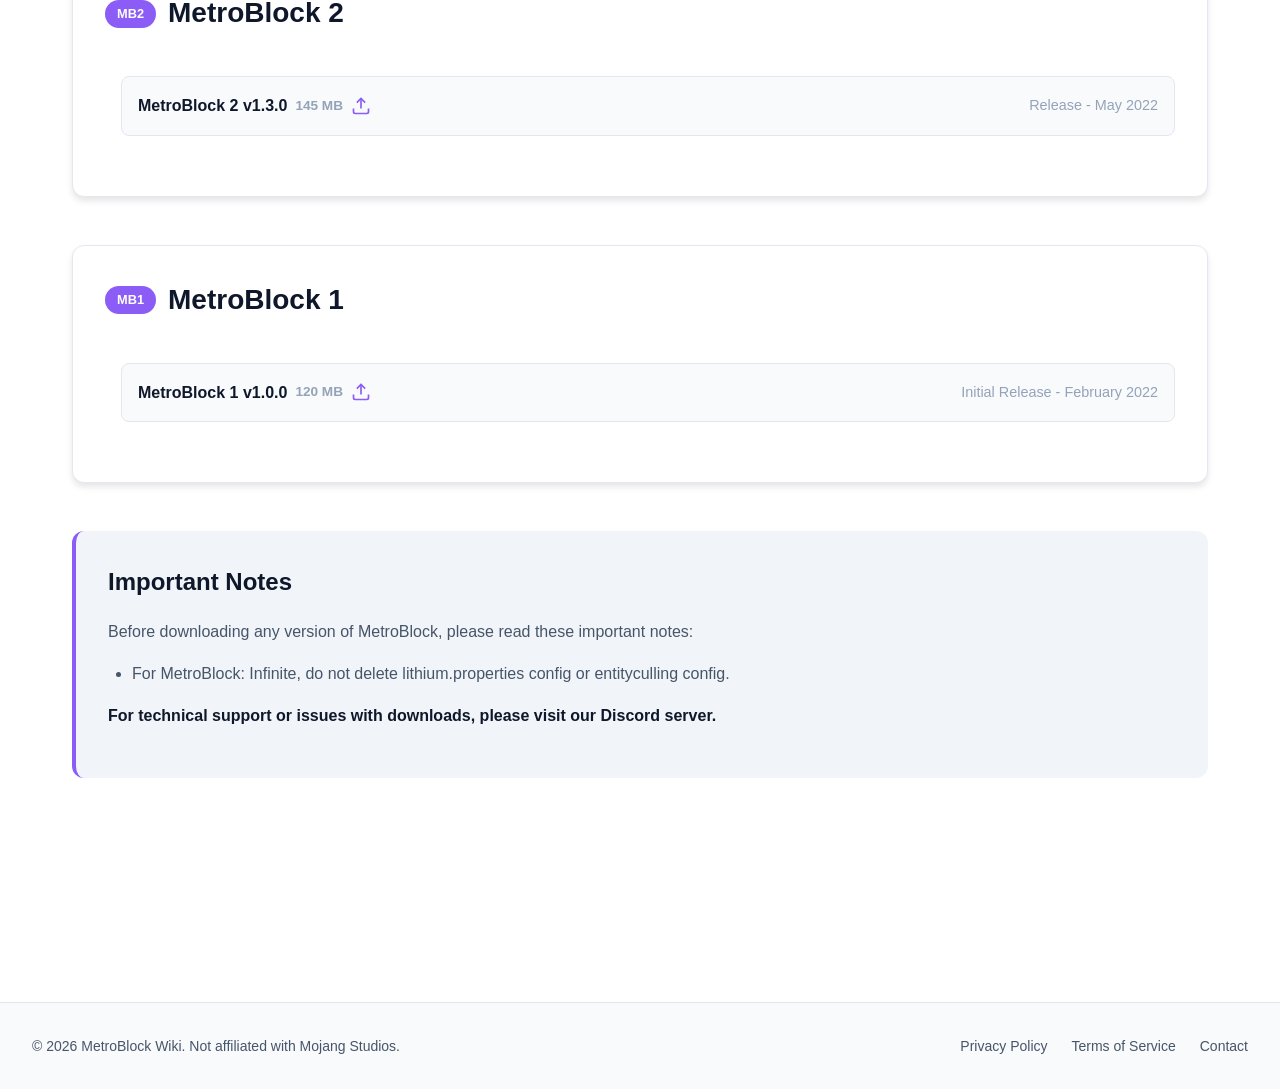
==== commit da531c8c: "Update downloads.html Changed downloads.html to one download per metroblock section and then correct" ====
--- a/pages/downloads.html
+++ b/pages/downloads.html
@@ -51,7 +51,6 @@
             display: flex;
             align-items: center;
             gap: 0.75rem;
-            cursor: pointer;
         }
         
         .download-section h2 .version-badge {
@@ -63,26 +62,7 @@
             font-weight: 600;
         }
         
-        .download-section h2::after {
-            content: '\u25BC';
-            font-size: 0.8rem;
-            color: var(--text-muted);
-            transition: transform 0.3s ease;
-        }
-        
-        .download-section.active h2::after {
-            transform: rotate(180deg);
-        }
-        
         .download-items {
-            max-height: 0;
-            overflow: hidden;
-            transition: max-height 0.5s ease, padding 0.5s ease;
-            padding: 0 0 0 1rem;
-        }
-        
-        .download-section.active .download-items {
-            max-height: 500px;
             padding: 1rem 0 1rem 1rem;
         }
         
@@ -310,68 +290,16 @@
                 <h2><span class="version-badge">Infinite</span> MetroBlock: Infinite</h2>
                 <div class="download-items">
                     <div class="download-item">
-                        <a href="#">
+                        <a href="https://github.com/MasterKuby/MetroBlock-Server-Website/releases/download/v1.0.0/MetroBlock-Infinite-v1.0.0.mrpack">
                             <span>MetroBlock: Infinite v1.0.0</span>
-                            <span class="download-size">247 MB</span>
-                            <svg class="download-icon" viewBox="0 0 24 24" fill="none" stroke="currentColor" stroke-width="2">
-                                <path d="M21 15v4a2 2 0 0 1-2 2H5a2 2 0 0 1-2-2v-4"/>
-                                <polyline points="17 8 12 3 7 8"/>
-                                <line x1="12" y1="3" x2="12" y2="15"/>
-                            </svg>
-                        </a>
-                        <span class="version-label">Release - April 2026</span>
-                    </div>
-                    
-                    <div class="download-item">
-                        <a href="#">
-                            <span>MetroBlock: Infinite v0.9.8</span>
-                            <span class="download-size">245 MB</span>
-                            <svg class="download-icon" viewBox="0 0 24 24" fill="none" stroke="currentColor" stroke-width="2">
-                                <path d="M21 15v4a2 2 0 0 1-2 2H5a2 2 0 0 1-2-2v-4"/>
-                                <polyline points="17 8 12 3 7 8"/>
-                                <line x1="12" y1="3" x2="12" y2="15"/>
-                            </svg>
-                        </a>
-                        <span class="version-label">Beta - March 2026</span>
-                    </div>
-                    
-                    <div class="download-item">
-                        <a href="#">
-                            <span>MetroBlock: Infinite v0.9.5</span>
-                            <span class="download-size">243 MB</span>
-                            <svg class="download-icon" viewBox="0 0 24 24" fill="none" stroke="currentColor" stroke-width="2">
-                                <path d="M21 15v4a2 2 0 0 1-2 2H5a2 2 0 0 1-2-2v-4"/>
-                                <polyline points="17 8 12 3 7 8"/>
-                                <line x1="12" y1="3" x2="12" y2="15"/>
-                            </svg>
-                        </a>
-                        <span class="version-label">Beta - February 2026</span>
-                    </div>
-                    
-                    <div class="download-item">
-                        <a href="#">
-                            <span>MetroBlock: Infinite v0.9.2</span>
-                            <span class="download-size">241 MB</span>
-                            <svg class="download-icon" viewBox="0 0 24 24" fill="none" stroke="currentColor" stroke-width="2">
-                                <path d="M21 15v4a2 2 0 0 1-2 2H5a2 2 0 0 1-2-2v-4"/>
-                                <polyline points="17 8 12 3 7 8"/>
-                                <line x1="12" y1="3" x2="12" y2="15"/>
-                            </svg>
-                        </a>
-                        <span class="version-label">Beta - January 2026</span>
-                    </div>
-                    
-                    <div class="download-item">
-                        <a href="#">
-                            <span>MetroBlock: Infinite v0.9.0</span>
-                            <span class="download-size">239 MB</span>
-                            <svg class="download-icon" viewBox="0 0 24 24" fill="none" stroke="currentColor" stroke-width="2">
-                                <path d="M21 15v4a2 2 0 0 1-2 2H5a2 2 0 0 1-2-2v-4"/>
-                                <polyline points="17 8 12 3 7 8"/>
-                                <line x1="12" y1="3" x2="12" y2="15"/>
-                            </svg>
-                        </a>
-                        <span class="version-label">Beta - December 2025</span>
+                            <span class="download-size">250 MB</span>
+                            <svg class="download-icon" viewBox="0 0 24 24" fill="none" stroke="currentColor" stroke-width="2">
+                                <path d="M21 15v4a2 2 0 0 1-2 2H5a2 2 0 0 1-2-2v-4"/>
+                                <polyline points="17 8 12 3 7 8"/>
+                                <line x1="12" y1="3" x2="12" y2="15"/>
+                            </svg>
+                        </a>
+                        <span class="version-label">Beta - June 2026</span>
                     </div>
                 </div>
             </div>
@@ -391,32 +319,6 @@
                         </a>
                         <span class="version-label">Release - August 2023</span>
                     </div>
-                    
-                    <div class="download-item">
-                        <a href="#">
-                            <span>MetroBlock 5 v1.1.5</span>
-                            <span class="download-size">196 MB</span>
-                            <svg class="download-icon" viewBox="0 0 24 24" fill="none" stroke="currentColor" stroke-width="2">
-                                <path d="M21 15v4a2 2 0 0 1-2 2H5a2 2 0 0 1-2-2v-4"/>
-                                <polyline points="17 8 12 3 7 8"/>
-                                <line x1="12" y1="3" x2="12" y2="15"/>
-                            </svg>
-                        </a>
-                        <span class="version-label">Patch - July 2023</span>
-                    </div>
-                    
-                    <div class="download-item">
-                        <a href="#">
-                            <span>MetroBlock 5 v1.0.0</span>
-                            <span class="download-size">194 MB</span>
-                            <svg class="download-icon" viewBox="0 0 24 24" fill="none" stroke="currentColor" stroke-width="2">
-                                <path d="M21 15v4a2 2 0 0 1-2 2H5a2 2 0 0 1-2-2v-4"/>
-                                <polyline points="17 8 12 3 7 8"/>
-                                <line x1="12" y1="3" x2="12" y2="15"/>
-                            </svg>
-                        </a>
-                        <span class="version-label">Release - June 2023</span>
-                    </div>
                 </div>
             </div>
             
@@ -435,45 +337,6 @@
                         </a>
                         <span class="version-label">Patch - March 2023</span>
                     </div>
-                    
-                    <div class="download-item">
-                        <a href="#">
-                            <span>MetroBlock 4 v1.5.0</span>
-                            <span class="download-size">181 MB</span>
-                            <svg class="download-icon" viewBox="0 0 24 24" fill="none" stroke="currentColor" stroke-width="2">
-                                <path d="M21 15v4a2 2 0 0 1-2 2H5a2 2 0 0 1-2-2v-4"/>
-                                <polyline points="17 8 12 3 7 8"/>
-                                <line x1="12" y1="3" x2="12" y2="15"/>
-                            </svg>
-                        </a>
-                        <span class="version-label">Release - February 2023</span>
-                    </div>
-                    
-                    <div class="download-item">
-                        <a href="#">
-                            <span>MetroBlock 4 v1.4.5</span>
-                            <span class="download-size">180 MB</span>
-                            <svg class="download-icon" viewBox="0 0 24 24" fill="none" stroke="currentColor" stroke-width="2">
-                                <path d="M21 15v4a2 2 0 0 1-2 2H5a2 2 0 0 1-2-2v-4"/>
-                                <polyline points="17 8 12 3 7 8"/>
-                                <line x1="12" y1="3" x2="12" y2="15"/>
-                            </svg>
-                        </a>
-                        <span class="version-label">Patch - January 2023</span>
-                    </div>
-                    
-                    <div class="download-item">
-                        <a href="#">
-                            <span>MetroBlock 4 v1.3.0</span>
-                            <span class="download-size">178 MB</span>
-                            <svg class="download-icon" viewBox="0 0 24 24" fill="none" stroke="currentColor" stroke-width="2">
-                                <path d="M21 15v4a2 2 0 0 1-2 2H5a2 2 0 0 1-2-2v-4"/>
-                                <polyline points="17 8 12 3 7 8"/>
-                                <line x1="12" y1="3" x2="12" y2="15"/>
-                            </svg>
-                        </a>
-                        <span class="version-label">Release - December 2022</span>
-                    </div>
                 </div>
             </div>
             
@@ -492,45 +355,6 @@
                         </a>
                         <span class="version-label">Release - October 2022</span>
                     </div>
-                    
-                    <div class="download-item">
-                        <a href="#">
-                            <span>MetroBlock 3 v1.7.5</span>
-                            <span class="download-size">163 MB</span>
-                            <svg class="download-icon" viewBox="0 0 24 24" fill="none" stroke="currentColor" stroke-width="2">
-                                <path d="M21 15v4a2 2 0 0 1-2 2H5a2 2 0 0 1-2-2v-4"/>
-                                <polyline points="17 8 12 3 7 8"/>
-                                <line x1="12" y1="3" x2="12" y2="15"/>
-                            </svg>
-                        </a>
-                        <span class="version-label">Patch - September 2022</span>
-                    </div>
-                    
-                    <div class="download-item">
-                        <a href="#">
-                            <span>MetroBlock 3 v1.7.0</span>
-                            <span class="download-size">162 MB</span>
-                            <svg class="download-icon" viewBox="0 0 24 24" fill="none" stroke="currentColor" stroke-width="2">
-                                <path d="M21 15v4a2 2 0 0 1-2 2H5a2 2 0 0 1-2-2v-4"/>
-                                <polyline points="17 8 12 3 7 8"/>
-                                <line x1="12" y1="3" x2="12" y2="15"/>
-                            </svg>
-                        </a>
-                        <span class="version-label">Release - August 2022</span>
-                    </div>
-                    
-                    <div class="download-item">
-                        <a href="#">
-                            <span>MetroBlock 3 v1.6.0</span>
-                            <span class="download-size">160 MB</span>
-                            <svg class="download-icon" viewBox="0 0 24 24" fill="none" stroke="currentColor" stroke-width="2">
-                                <path d="M21 15v4a2 2 0 0 1-2 2H5a2 2 0 0 1-2-2v-4"/>
-                                <polyline points="17 8 12 3 7 8"/>
-                                <line x1="12" y1="3" x2="12" y2="15"/>
-                            </svg>
-                        </a>
-                        <span class="version-label">Release - July 2022</span>
-                    </div>
                 </div>
             </div>
             
@@ -548,32 +372,6 @@
                             </svg>
                         </a>
                         <span class="version-label">Release - May 2022</span>
-                    </div>
-                    
-                    <div class="download-item">
-                        <a href="#">
-                            <span>MetroBlock 2 v1.2.5</span>
-                            <span class="download-size">143 MB</span>
-                            <svg class="download-icon" viewBox="0 0 24 24" fill="none" stroke="currentColor" stroke-width="2">
-                                <path d="M21 15v4a2 2 0 0 1-2 2H5a2 2 0 0 1-2-2v-4"/>
-                                <polyline points="17 8 12 3 7 8"/>
-                                <line x1="12" y1="3" x2="12" y2="15"/>
-                            </svg>
-                        </a>
-                        <span class="version-label">Patch - April 2022</span>
-                    </div>
-                    
-                    <div class="download-item">
-                        <a href="#">
-                            <span>MetroBlock 2 v1.2.0</span>
-                            <span class="download-size">142 MB</span>
-                            <svg class="download-icon" viewBox="0 0 24 24" fill="none" stroke="currentColor" stroke-width="2">
-                                <path d="M21 15v4a2 2 0 0 1-2 2H5a2 2 0 0 1-2-2v-4"/>
-                                <polyline points="17 8 12 3 7 8"/>
-                                <line x1="12" y1="3" x2="12" y2="15"/>
-                            </svg>
-                        </a>
-                        <span class="version-label">Release - March 2022</span>
                     </div>
                 </div>
             </div>
@@ -600,11 +398,7 @@
                 <h3>Important Notes</h3>
                 <p>Before downloading any version of MetroBlock, please read these important notes:</p>
                 <ul>
-                    <li>Only download server files from official sources to ensure security and compatibility</li>
-                    <li>Always backup your world data before updating to a new version</li>
-                    <li>Some features may not be available in older versions due to server architecture changes</li>
-                    <li>For the best experience, we recommend using the latest version of MetroBlock: Infinite</li>
-                    <li>Server files are compatible with Minecraft 1.20.1 (Infinite) and 1.19.4 (MB1-MB5)</li>
+                    <li>For MetroBlock: Infinite, do not delete lithium.properties config or entityculling config.</li>
                 </ul>
                 <p><strong>For technical support or issues with downloads, please visit our Discord server.</strong></p>
             </div>
@@ -622,25 +416,7 @@
         </div>
     </footer>
 
-    <script>
-        // Download Section Toggle
-        document.addEventListener('DOMContentLoaded', () => {
-            const downloadSections = document.querySelectorAll('.download-section');
-            
-            downloadSections.forEach(section => {
-                const heading = section.querySelector('h2');
-                heading.addEventListener('click', () => {
-                    section.classList.toggle('active');
-                });
-            });
-            
-            // Ensure the current version section is open by default
-            const currentSection = document.querySelector('.download-section.current');
-            if (currentSection) {
-                currentSection.classList.add('active');
-            }
-        });
-    </script>
+
     
     <div class="search-modal" id="searchModal">
         <div class="search-modal-content">
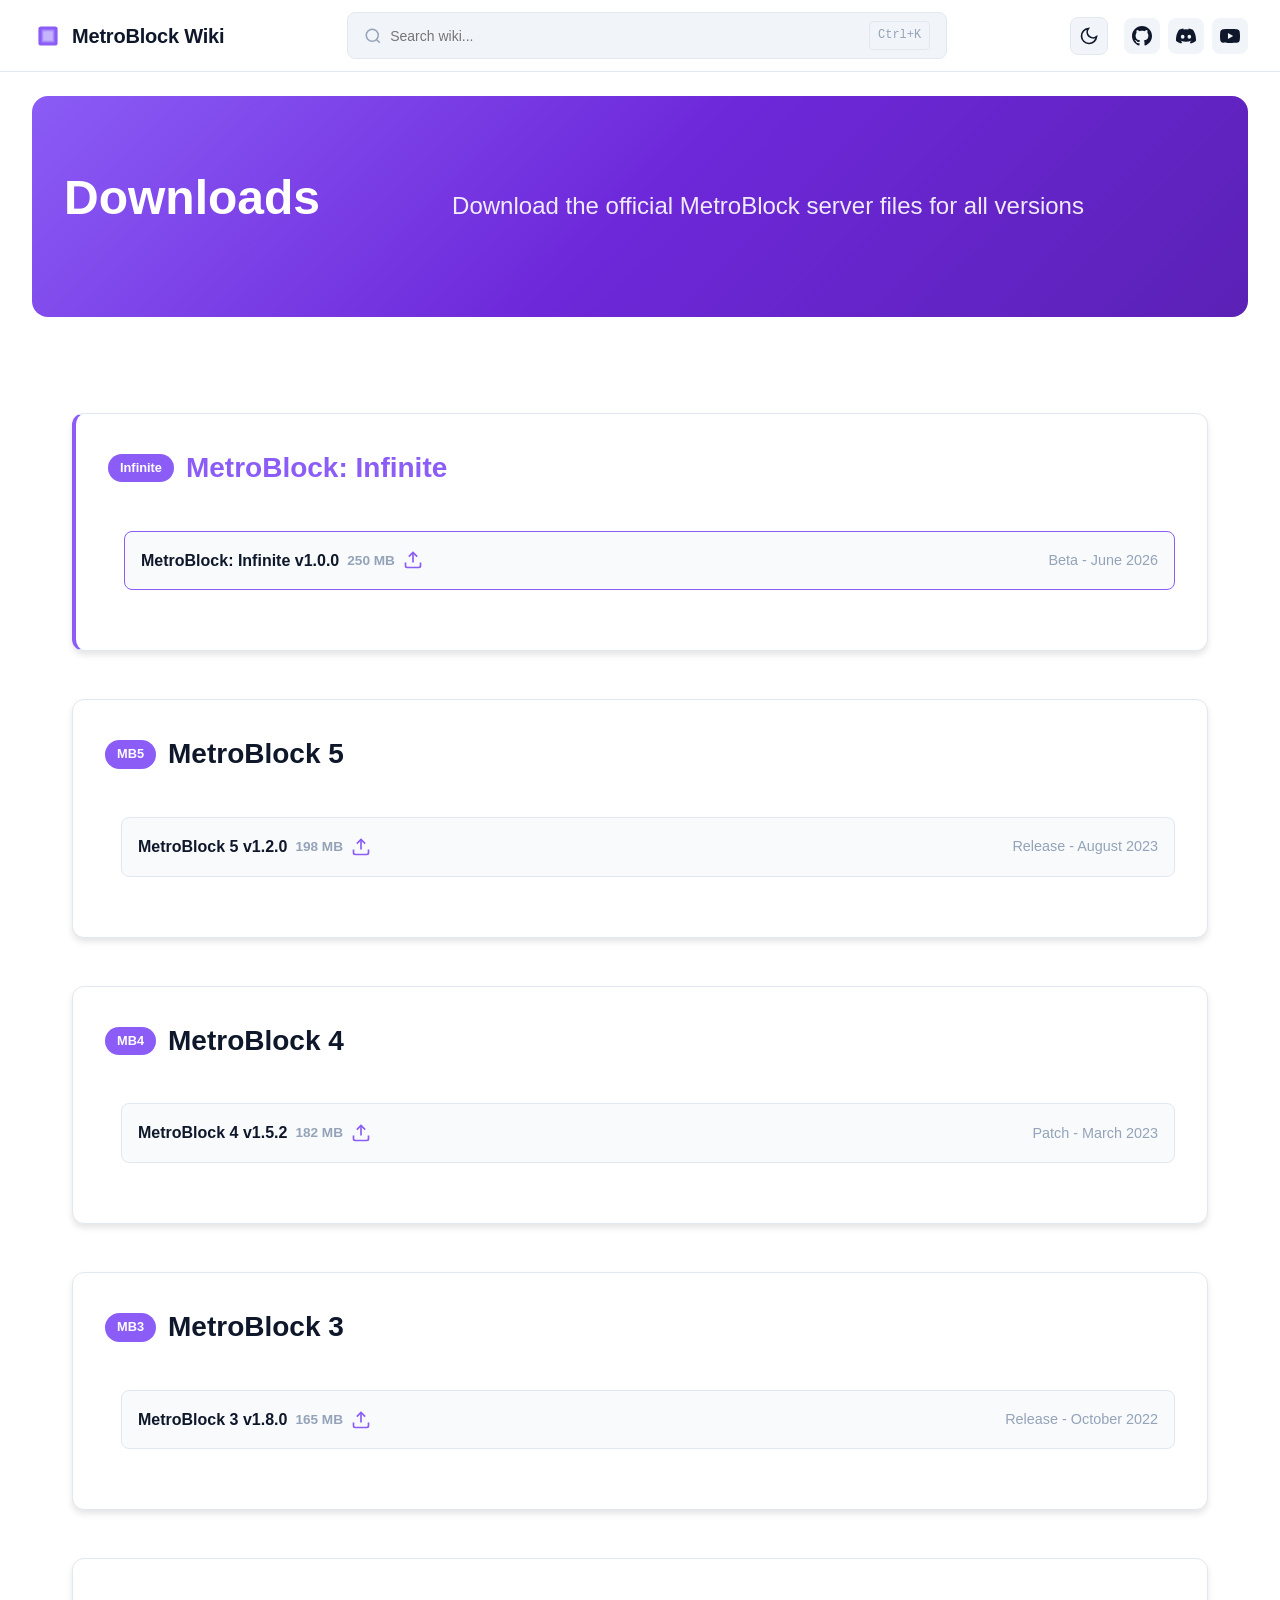
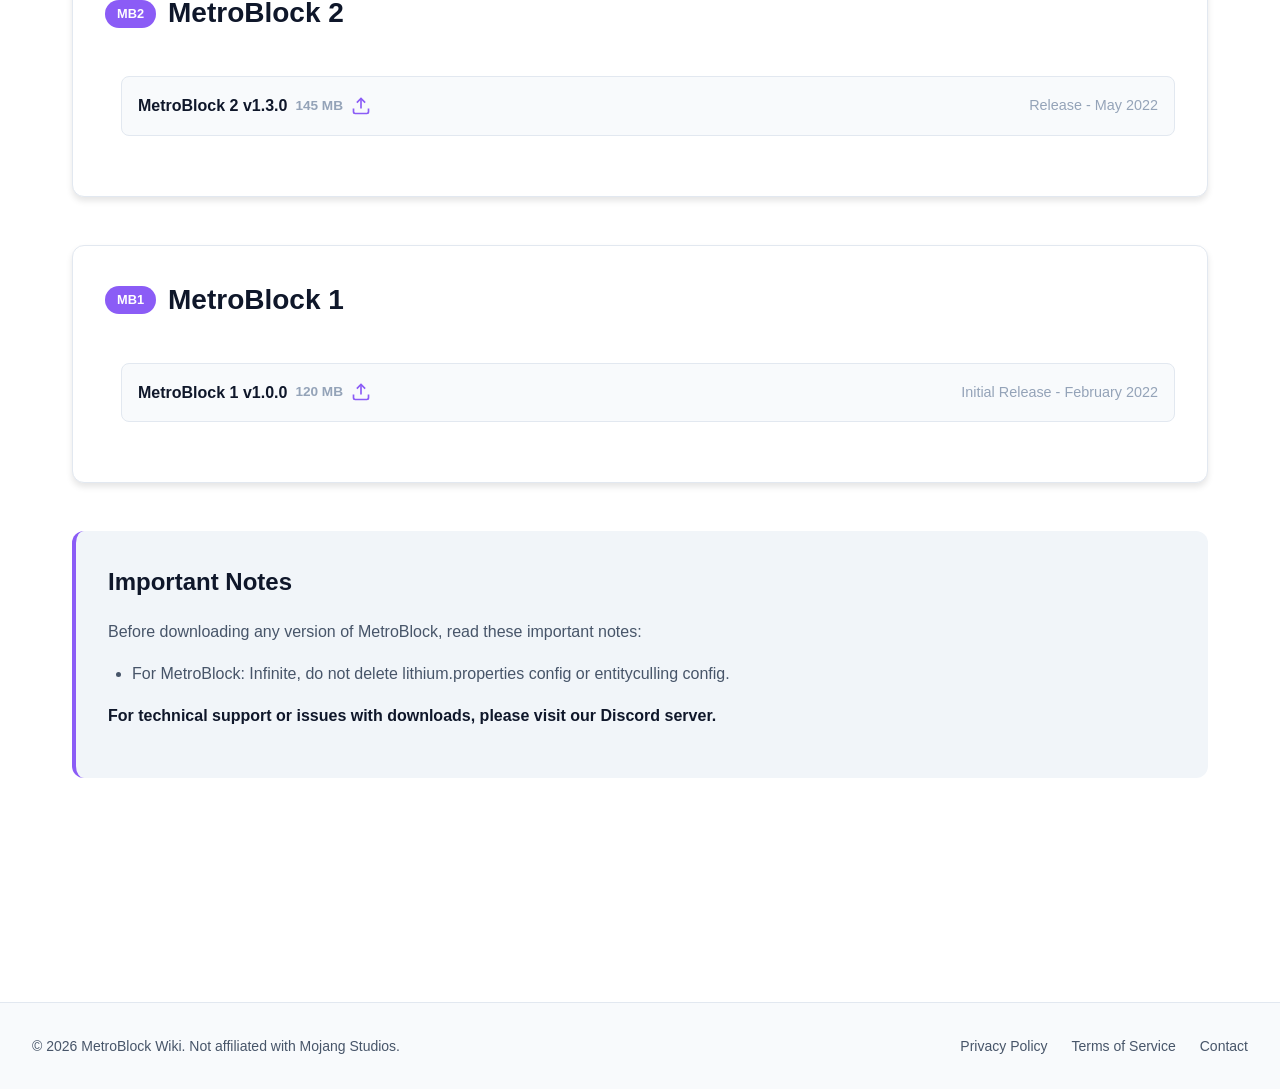
==== commit 9bef5c41: "Update warning message for downloading MetroBlock" ====
--- a/pages/downloads.html
+++ b/pages/downloads.html
@@ -260,7 +260,7 @@
                 </svg>
             </button>
             <div class="social-links">
-                <a href="#" class="social-link" aria-label="GitHub">
+                <a href="https://github.com/MasterKuby/MetroBlock-Server-Website" class="social-link" aria-label="GitHub">
                     <svg viewBox="0 0 24 24" fill="currentColor">
                         <path d="M12 0c-6.626 0-12 5.373-12 12 0 5.302 3.438 9.8 8.207 11.387.599.111.793-.261.793-.577v-2.234c-3.338.726-4.033-1.416-4.033-1.416-.546-1.387-1.333-1.756-1.333-1.756-1.089-.745.083-.729.083-.729 1.205.084 1.839 1.237 1.839 1.237 1.07 1.834 2.807 1.304 3.492.997.107-.775.418-1.305.762-1.604-2.665-.305-5.467-1.334-5.467-5.931 0-1.311.469-2.381 1.236-3.221-.124-.303-.535-1.524.117-3.176 0 0 1.008-.322 3.301 1.23.957-.266 1.983-.399 3.003-.404 1.02.005 2.047.138 3.006.404 2.291-1.552 3.297-1.23 3.297-1.23.653 1.653.242 2.874.118 3.176.77.84 1.235 1.911 1.235 3.221 0 4.609-2.807 5.624-5.479 5.921.43.372.823 1.102.823 2.222v3.293c0 .319.192.694.801.576 4.765-1.589 8.199-6.086 8.199-11.386 0-6.627-5.373-12-12-12z"/>
                     </svg>
@@ -290,7 +290,7 @@
                 <h2><span class="version-badge">Infinite</span> MetroBlock: Infinite</h2>
                 <div class="download-items">
                     <div class="download-item">
-                        <a href="https://github.com/MasterKuby/MetroBlock-Server-Website/releases/download/v1.0.0/MetroBlock-Infinite-v1.0.0.mrpack">
+                        <a href="https://github.com/MasterKuby/MetroBlock-Server-Website/releases/download/infinite-v1.0.0/MetroBlock-infinite-v1.0.0.mrpack">
                             <span>MetroBlock: Infinite v1.0.0</span>
                             <span class="download-size">250 MB</span>
                             <svg class="download-icon" viewBox="0 0 24 24" fill="none" stroke="currentColor" stroke-width="2">
@@ -396,7 +396,7 @@
             
             <div class="note-section">
                 <h3>Important Notes</h3>
-                <p>Before downloading any version of MetroBlock, please read these important notes:</p>
+                <p>Before downloading any version of MetroBlock, read these important notes:</p>
                 <ul>
                     <li>For MetroBlock: Infinite, do not delete lithium.properties config or entityculling config.</li>
                 </ul>
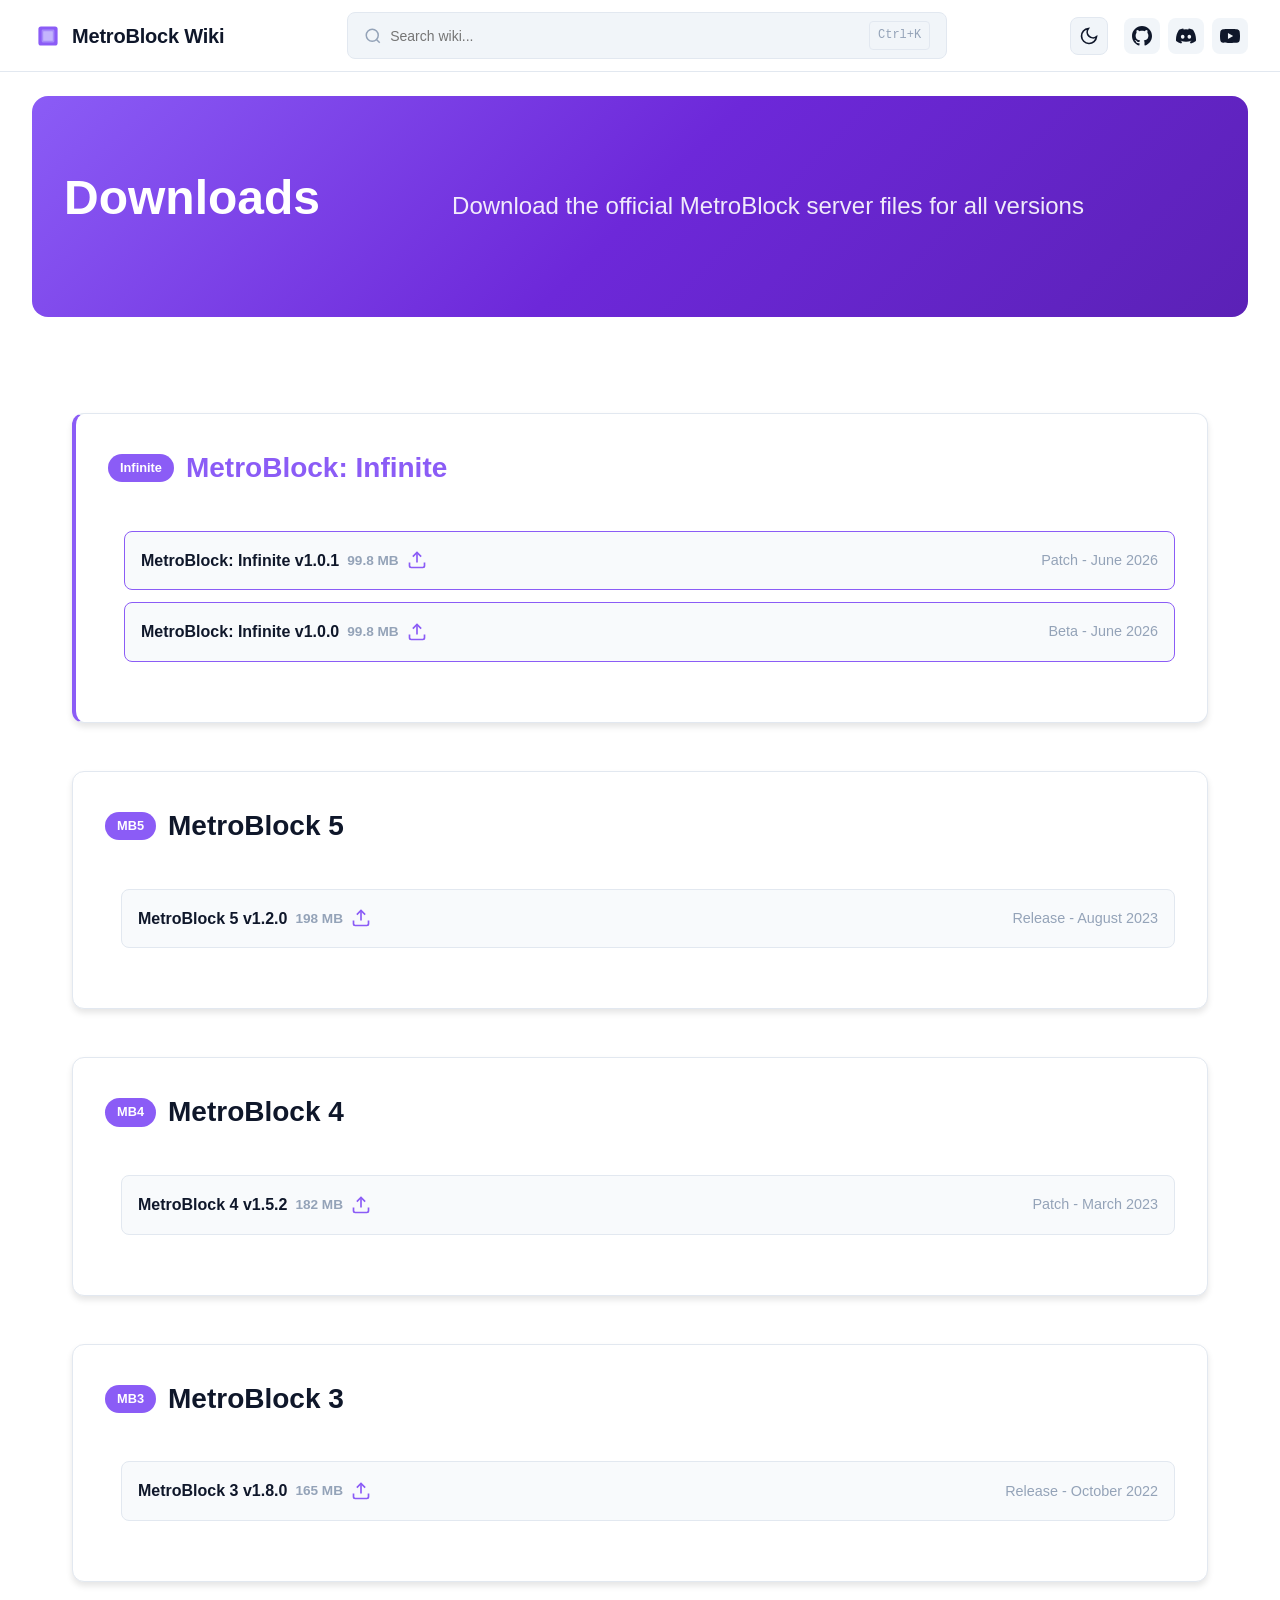
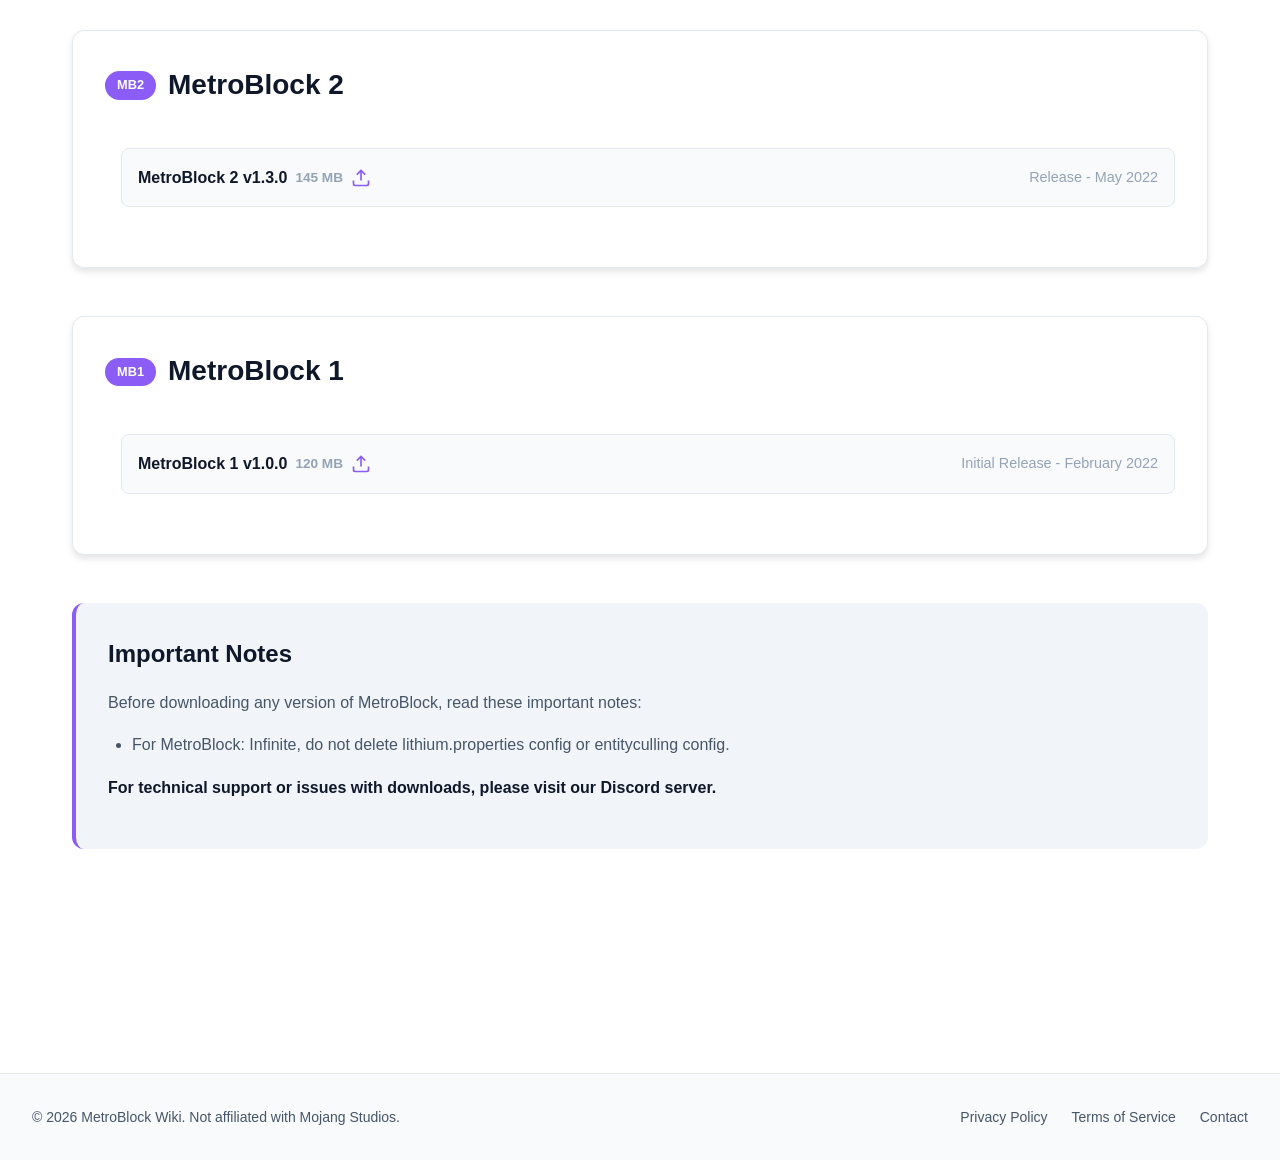
==== commit c79cdaee: "Add MetroBlock Infinite v1.0.1 download entry and fix file sizes Add v1.0.1 download link to downloa" ====
--- a/pages/downloads.html
+++ b/pages/downloads.html
@@ -290,9 +290,21 @@
                 <h2><span class="version-badge">Infinite</span> MetroBlock: Infinite</h2>
                 <div class="download-items">
                     <div class="download-item">
+                        <a href="https://github.com/MasterKuby/MetroBlock-Server-Website/releases/download/infinite-v1.0.1/MetroBlock-infinite-v1.0.1.mrpack">
+                            <span>MetroBlock: Infinite v1.0.1</span>
+                            <span class="download-size">99.8 MB</span>
+                            <svg class="download-icon" viewBox="0 0 24 24" fill="none" stroke="currentColor" stroke-width="2">
+                                <path d="M21 15v4a2 2 0 0 1-2 2H5a2 2 0 0 1-2-2v-4"/>
+                                <polyline points="17 8 12 3 7 8"/>
+                                <line x1="12" y1="3" x2="12" y2="15"/>
+                            </svg>
+                        </a>
+                        <span class="version-label">Patch - June 2026</span>
+                    </div>
+                    <div class="download-item">
                         <a href="https://github.com/MasterKuby/MetroBlock-Server-Website/releases/download/infinite-v1.0.0/MetroBlock-infinite-v1.0.0.mrpack">
                             <span>MetroBlock: Infinite v1.0.0</span>
-                            <span class="download-size">250 MB</span>
+                            <span class="download-size">99.8 MB</span>
                             <svg class="download-icon" viewBox="0 0 24 24" fill="none" stroke="currentColor" stroke-width="2">
                                 <path d="M21 15v4a2 2 0 0 1-2 2H5a2 2 0 0 1-2-2v-4"/>
                                 <polyline points="17 8 12 3 7 8"/>
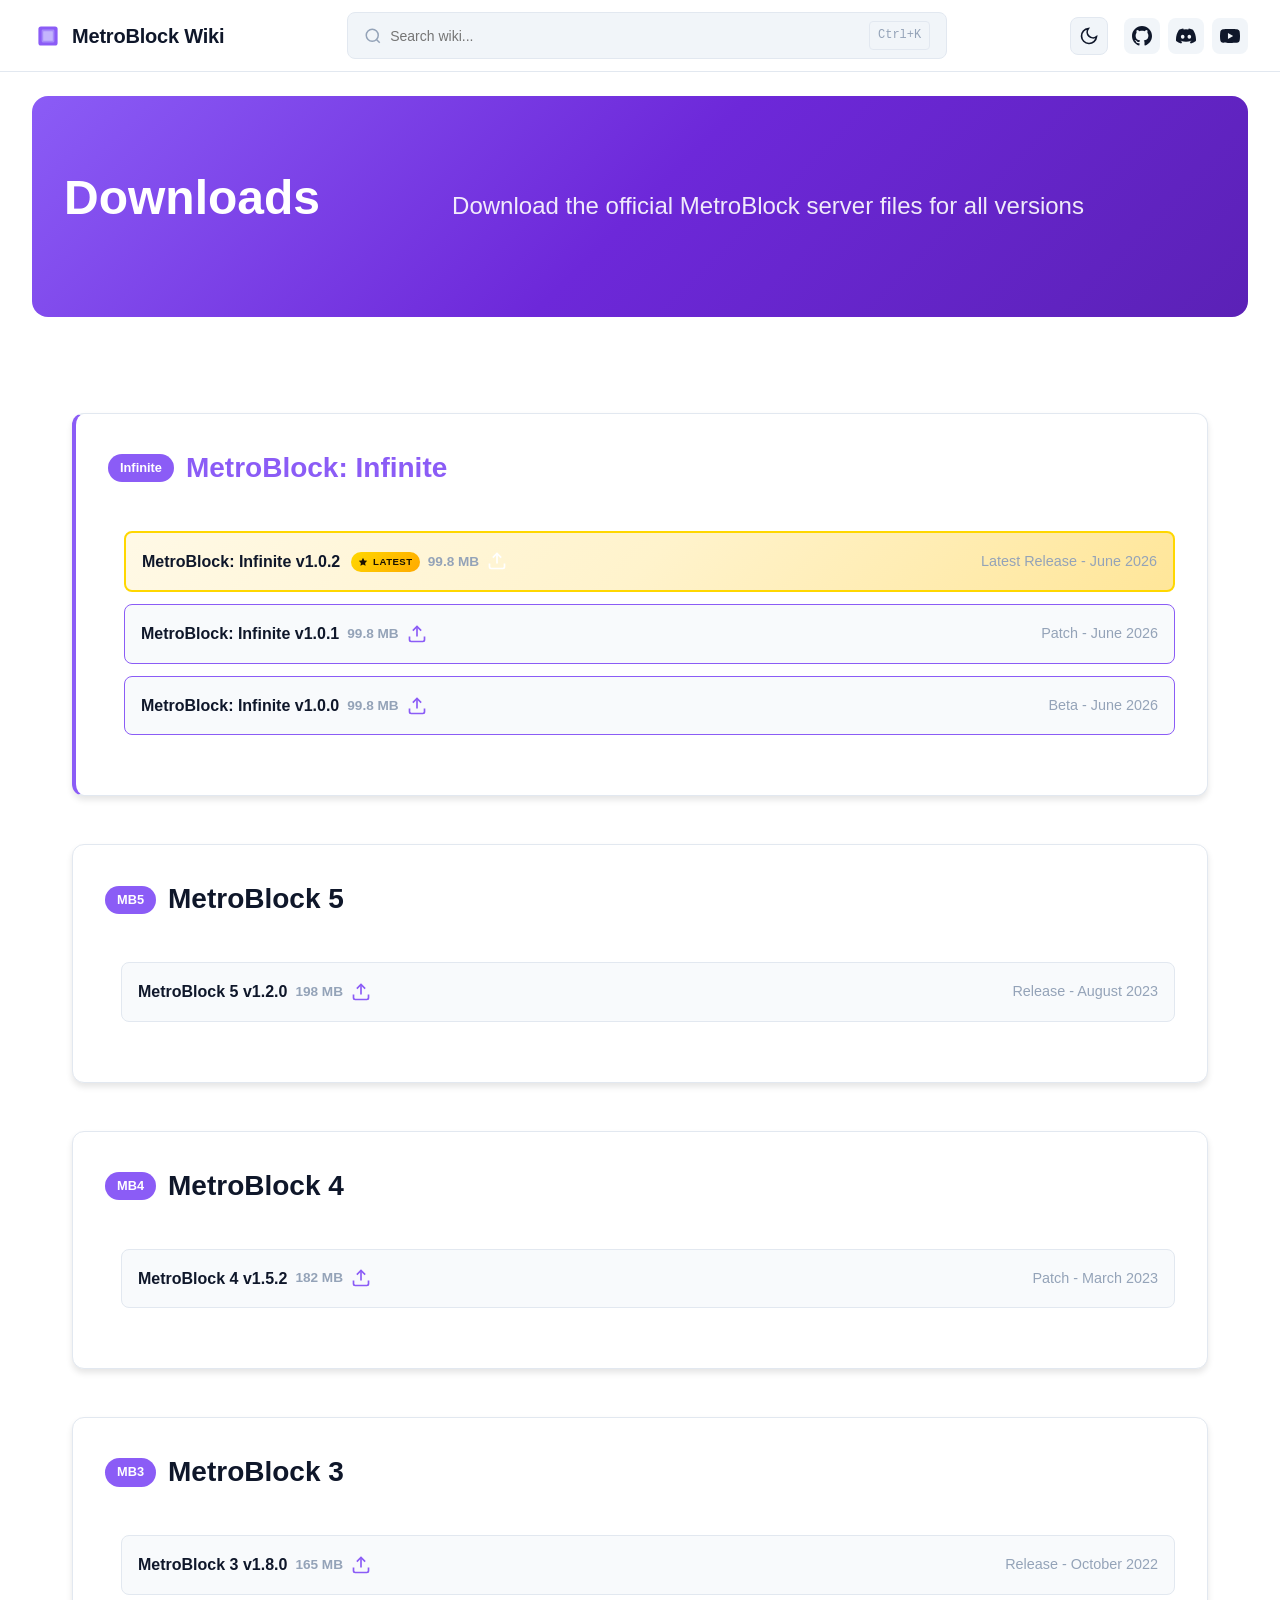
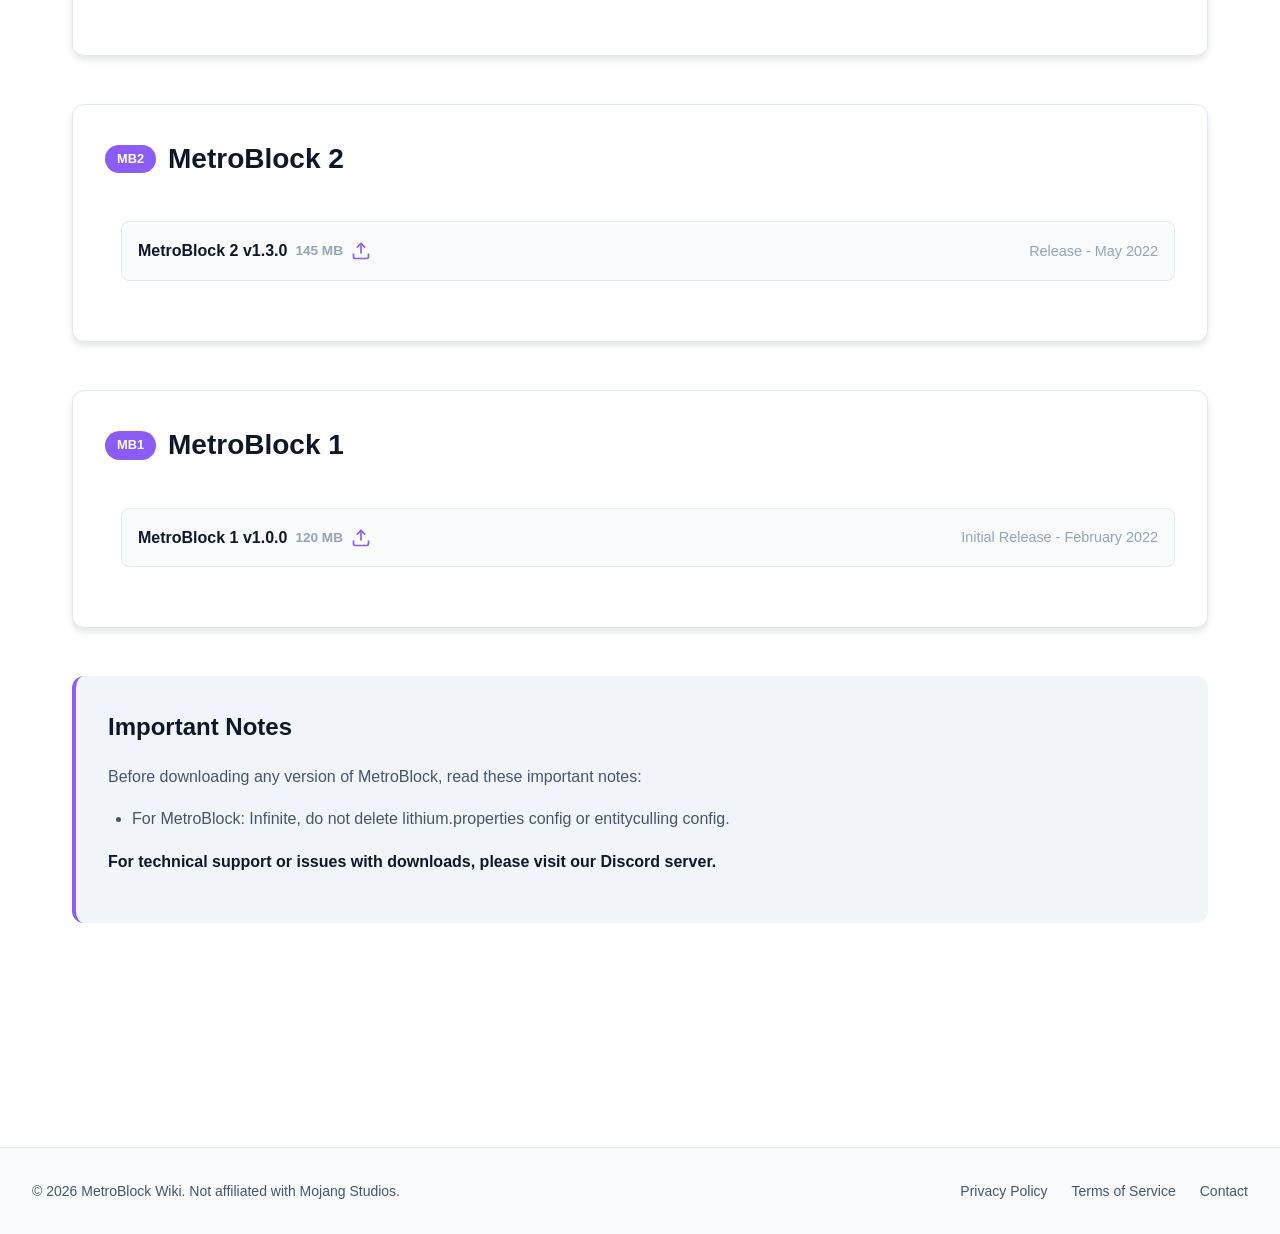
==== commit cb04b236: "Add MetroBlock Infinite v1.0.2 download entry with latest-version glow effects - Added MetroBlock: I" ====
--- a/pages/downloads.html
+++ b/pages/downloads.html
@@ -154,6 +154,130 @@
             color: var(--text-muted);
         }
         
+        /* === Latest Version Golden Glow & Jitter === */
+        .latest-download {
+            position: relative;
+            background: linear-gradient(135deg, #fff9e6 0%, #fff3cc 50%, #ffe699 100%) !important;
+            border: 2px solid #ffd700 !important;
+            overflow: hidden;
+            animation: golden-pulse 2s ease-in-out infinite, attention-jitter 5s ease-in-out infinite;
+            transition: all 0.2s ease;
+        }
+
+        [data-theme="dark"] .latest-download {
+            background: linear-gradient(135deg, #3d2e00 0%, #4d3a00 50%, #3d2e00 100%) !important;
+            border-color: #ffd700 !important;
+        }
+
+        .latest-download .latest-badge {
+            display: inline-flex;
+            align-items: center;
+            gap: 0.3rem;
+            background: linear-gradient(135deg, #ffd700, #ffaa00);
+            color: #1a1200;
+            font-size: 0.6rem;
+            font-weight: 700;
+            padding: 0.15rem 0.45rem;
+            border-radius: 10px;
+            text-transform: uppercase;
+            letter-spacing: 0.05em;
+            margin-left: 0.4rem;
+            animation: badge-shimmer 2s ease-in-out infinite;
+        }
+
+        .latest-download .latest-badge svg {
+            width: 10px;
+            height: 10px;
+        }
+
+        .latest-download .download-icon {
+            color: #ffffff !important;
+        }
+
+        .latest-download:hover {
+            background: linear-gradient(135deg, #ffedb3 0%, #ffe080 50%, #ffd060 100%) !important;
+            border-color: #ffaa00 !important;
+            transform: translateY(-2px) !important;
+        }
+
+        [data-theme="dark"] .latest-download:hover {
+            background: linear-gradient(135deg, #5a4400 0%, #6d5300 50%, #5a4400 100%) !important;
+            border-color: #ffaa00 !important;
+        }
+
+        .latest-download:hover a,
+        .latest-download:hover .version-label {
+            color: #1a1200 !important;
+        }
+
+        [data-theme="dark"] .latest-download:hover a,
+        [data-theme="dark"] .latest-download:hover .version-label {
+            color: #ffd700 !important;
+        }
+
+        .latest-download:hover .download-icon {
+            color: #1a1200 !important;
+        }
+
+        [data-theme="dark"] .latest-download:hover .download-icon {
+            color: #ffd700 !important;
+        }
+
+        @keyframes golden-pulse {
+            0%, 100% {
+                box-shadow: 0 0 15px rgba(255, 215, 0, 0.3), 0 0 30px rgba(255, 215, 0, 0.1);
+            }
+            50% {
+                box-shadow: 0 0 25px rgba(255, 215, 0, 0.6), 0 0 50px rgba(255, 215, 0, 0.3), 0 0 80px rgba(255, 215, 0, 0.1);
+            }
+        }
+
+        @keyframes badge-shimmer {
+            0%, 100% {
+                background: linear-gradient(135deg, #ffd700, #ffaa00);
+            }
+            50% {
+                background: linear-gradient(135deg, #ffec80, #ffc107);
+            }
+        }
+
+        @keyframes attention-jitter {
+            0%, 84% {
+                transform: translateX(0) rotate(0deg);
+            }
+            86% {
+                transform: translateX(-3px) rotate(-1.5deg);
+            }
+            88% {
+                transform: translateX(3px) rotate(1.5deg);
+            }
+            90% {
+                transform: translateX(-2px) rotate(-1deg);
+            }
+            92% {
+                transform: translateX(2px) rotate(1deg);
+            }
+            94% {
+                transform: translateX(-1px) rotate(-0.5deg);
+            }
+            96% {
+                transform: translateX(1px) rotate(0.5deg);
+            }
+            100% {
+                transform: translateX(0) rotate(0deg);
+            }
+        }
+
+        /* Respect reduced motion preferences */
+        @media (prefers-reduced-motion: reduce) {
+            .latest-download {
+                animation: golden-pulse 2s ease-in-out infinite;
+            }
+            .latest-download .latest-badge {
+                animation: badge-shimmer 2s ease-in-out infinite;
+            }
+        }
+
         .note-section {
             margin-top: 3rem;
             padding: 2rem;
@@ -289,6 +413,26 @@
             <div class="download-section current" id="infinite-section">
                 <h2><span class="version-badge">Infinite</span> MetroBlock: Infinite</h2>
                 <div class="download-items">
+                    <div class="download-item latest-download">
+                        <a href="https://github.com/MasterKuby/MetroBlock-Server-Website/releases/download/infinite-v1.0.2/MetroBlock-infinite-v1.0.2.mrpack">
+                            <span>
+                                MetroBlock: Infinite v1.0.2
+                                <span class="latest-badge">
+                                    <svg viewBox="0 0 24 24" fill="currentColor">
+                                        <path d="M12 2l3.09 6.26L22 9.27l-5 4.87 1.18 6.88L12 17.77l-6.18 3.25L7 14.14 2 9.27l6.91-1.01L12 2z"/>
+                                    </svg>
+                                    LATEST
+                                </span>
+                            </span>
+                            <span class="download-size">99.8 MB</span>
+                            <svg class="download-icon" viewBox="0 0 24 24" fill="none" stroke="currentColor" stroke-width="2">
+                                <path d="M21 15v4a2 2 0 0 1-2 2H5a2 2 0 0 1-2-2v-4"/>
+                                <polyline points="17 8 12 3 7 8"/>
+                                <line x1="12" y1="3" x2="12" y2="15"/>
+                            </svg>
+                        </a>
+                        <span class="version-label">Latest Release - June 2026</span>
+                    </div>
                     <div class="download-item">
                         <a href="https://github.com/MasterKuby/MetroBlock-Server-Website/releases/download/infinite-v1.0.1/MetroBlock-infinite-v1.0.1.mrpack">
                             <span>MetroBlock: Infinite v1.0.1</span>
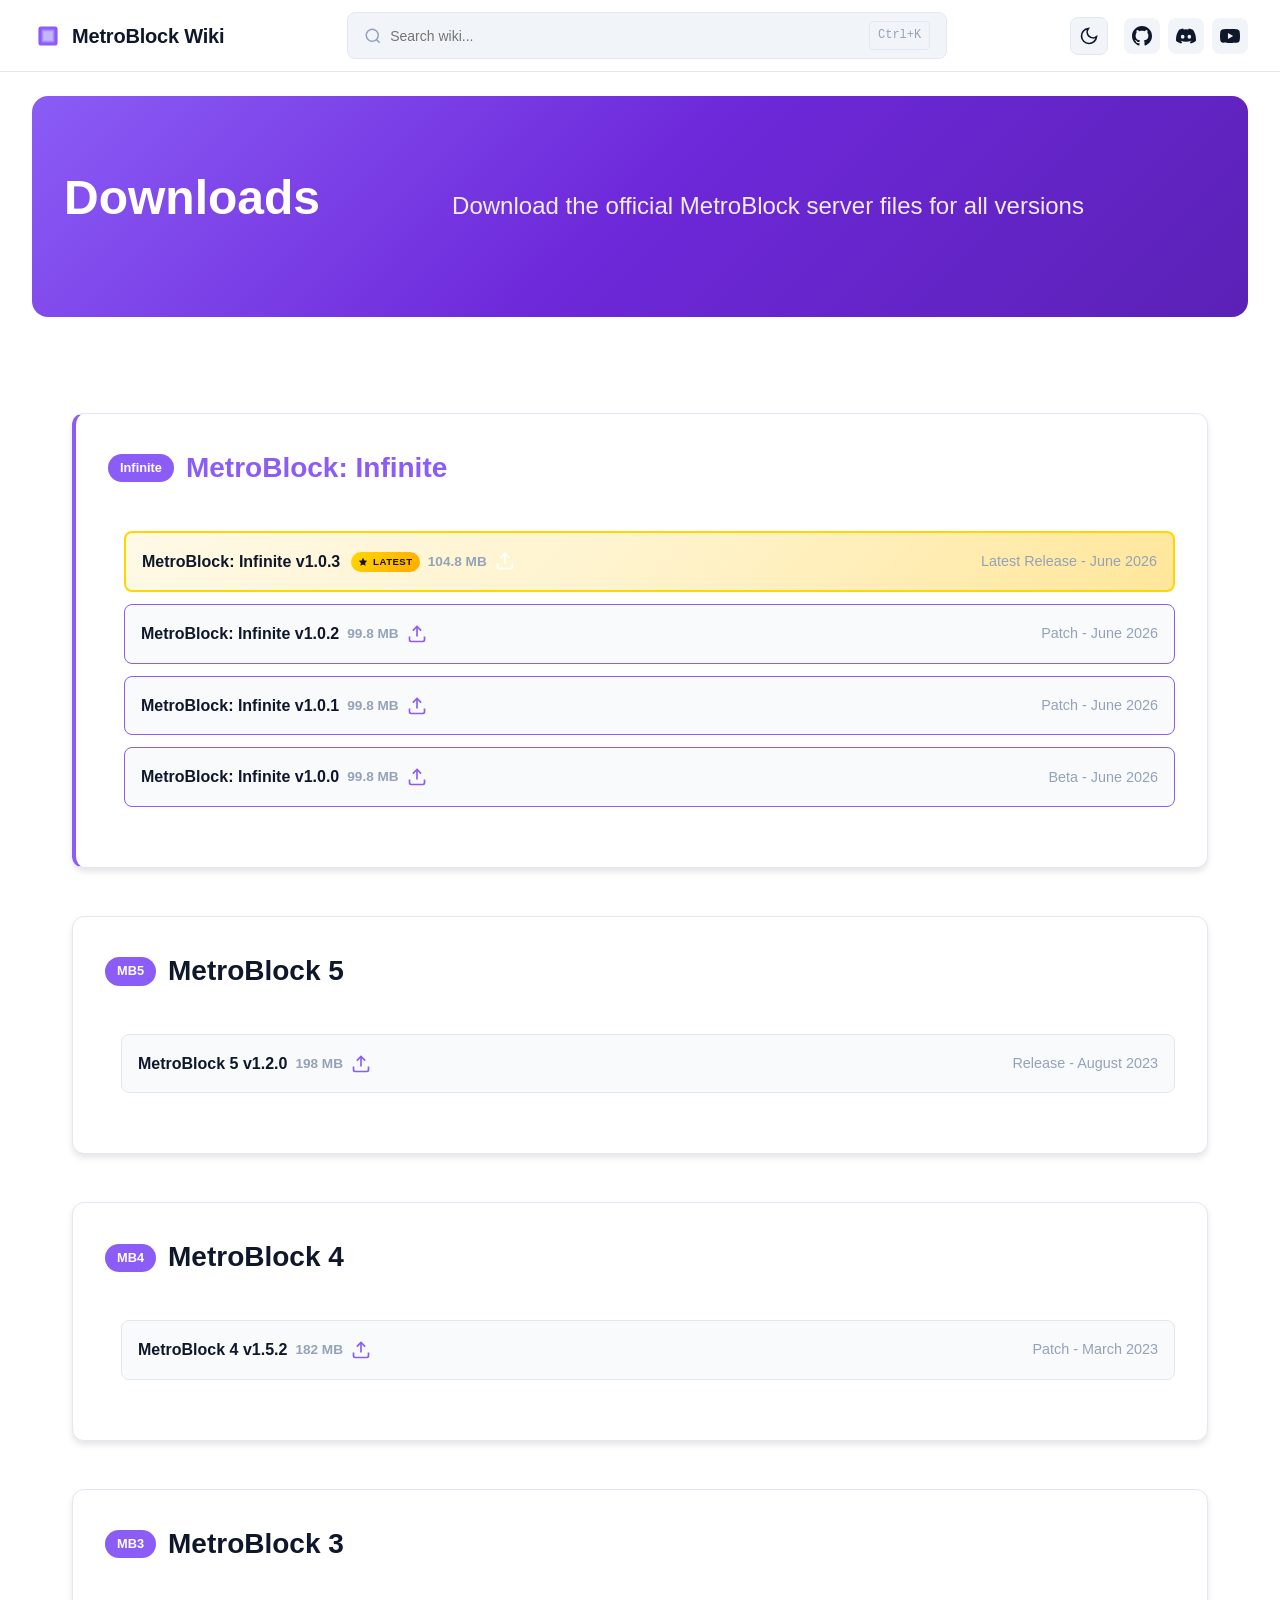
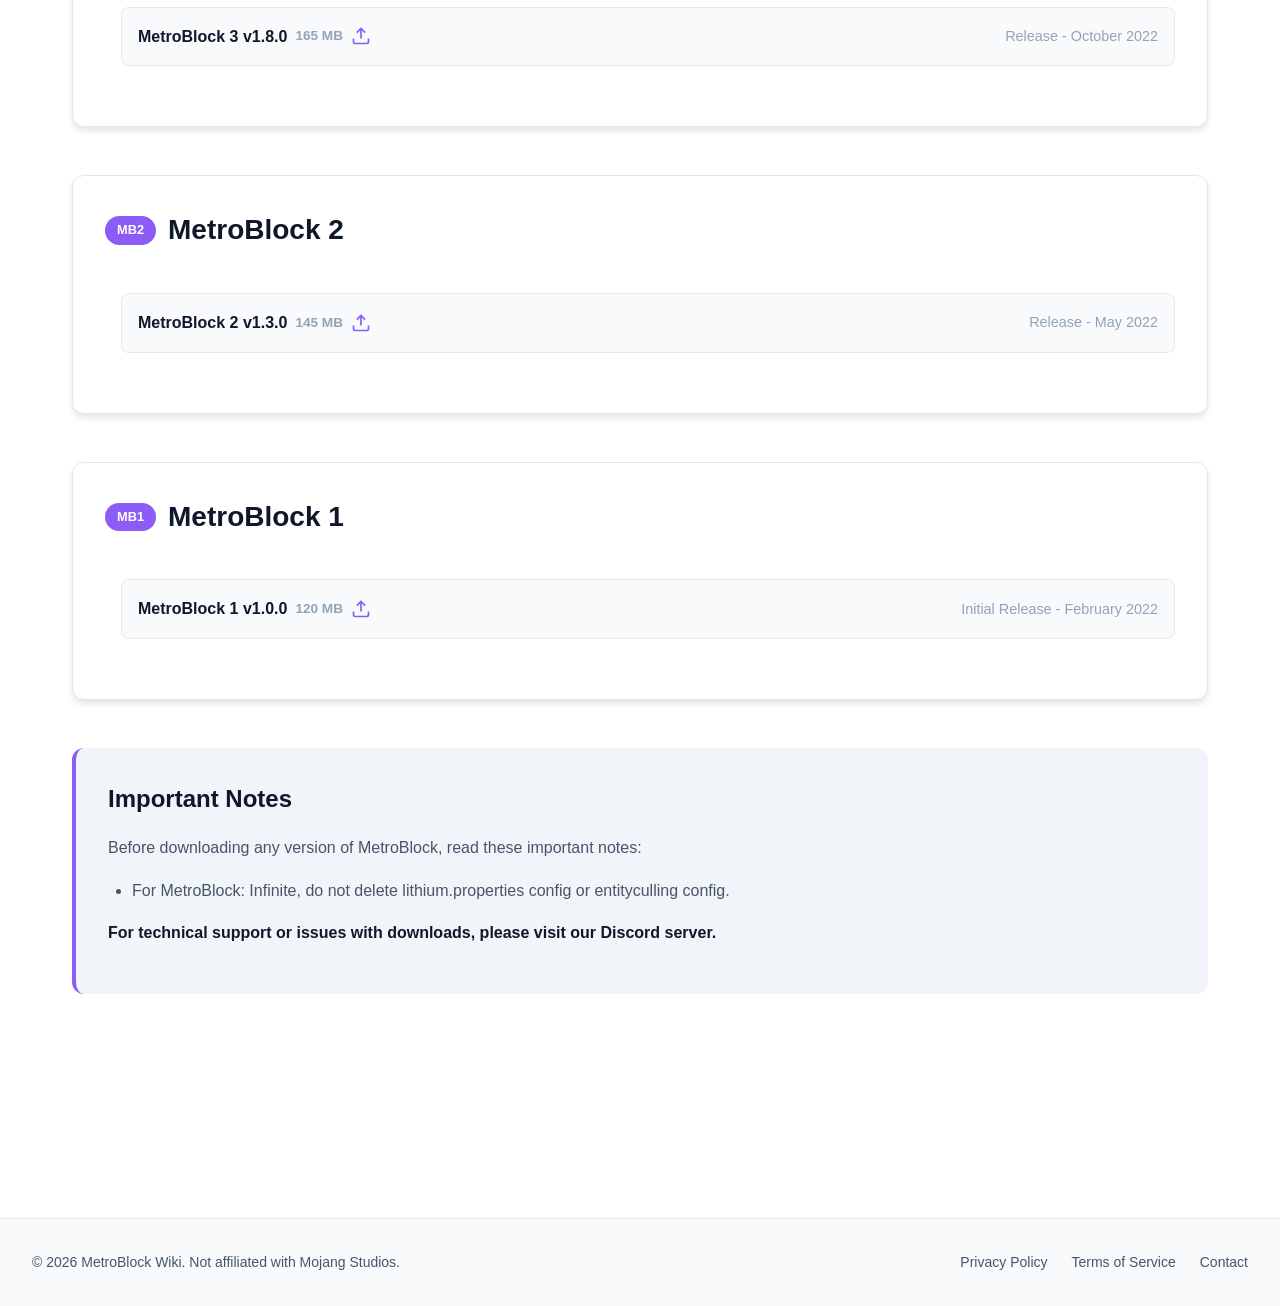
==== commit 0fbfd2f8: "Add MetroBlock Infinite v1.0.3 download entry with latest-version glow effects Promote v1.0.3 to the" ====
--- a/pages/downloads.html
+++ b/pages/downloads.html
@@ -414,9 +414,9 @@
                 <h2><span class="version-badge">Infinite</span> MetroBlock: Infinite</h2>
                 <div class="download-items">
                     <div class="download-item latest-download">
-                        <a href="https://github.com/MasterKuby/MetroBlock-Server-Website/releases/download/infinite-v1.0.2/MetroBlock-infinite-v1.0.2.mrpack">
+                        <a href="https://github.com/MasterKuby/MetroBlock-Server-Website/releases/download/infinite-v1.0.3/MetroBlock-infinite-v1.0.3.mrpack">
                             <span>
-                                MetroBlock: Infinite v1.0.2
+                                MetroBlock: Infinite v1.0.3
                                 <span class="latest-badge">
                                     <svg viewBox="0 0 24 24" fill="currentColor">
                                         <path d="M12 2l3.09 6.26L22 9.27l-5 4.87 1.18 6.88L12 17.77l-6.18 3.25L7 14.14 2 9.27l6.91-1.01L12 2z"/>
@@ -424,6 +424,18 @@
                                     LATEST
                                 </span>
                             </span>
+                            <span class="download-size">104.8 MB</span>
+                            <svg class="download-icon" viewBox="0 0 24 24" fill="none" stroke="currentColor" stroke-width="2">
+                                <path d="M21 15v4a2 2 0 0 1-2 2H5a2 2 0 0 1-2-2v-4"/>
+                                <polyline points="17 8 12 3 7 8"/>
+                                <line x1="12" y1="3" x2="12" y2="15"/>
+                            </svg>
+                        </a>
+                        <span class="version-label">Latest Release - June 2026</span>
+                    </div>
+                    <div class="download-item">
+                        <a href="https://github.com/MasterKuby/MetroBlock-Server-Website/releases/download/infinite-v1.0.2/MetroBlock-infinite-v1.0.2.mrpack">
+                            <span>MetroBlock: Infinite v1.0.2</span>
                             <span class="download-size">99.8 MB</span>
                             <svg class="download-icon" viewBox="0 0 24 24" fill="none" stroke="currentColor" stroke-width="2">
                                 <path d="M21 15v4a2 2 0 0 1-2 2H5a2 2 0 0 1-2-2v-4"/>
@@ -431,7 +443,7 @@
                                 <line x1="12" y1="3" x2="12" y2="15"/>
                             </svg>
                         </a>
-                        <span class="version-label">Latest Release - June 2026</span>
+                        <span class="version-label">Patch - June 2026</span>
                     </div>
                     <div class="download-item">
                         <a href="https://github.com/MasterKuby/MetroBlock-Server-Website/releases/download/infinite-v1.0.1/MetroBlock-infinite-v1.0.1.mrpack">
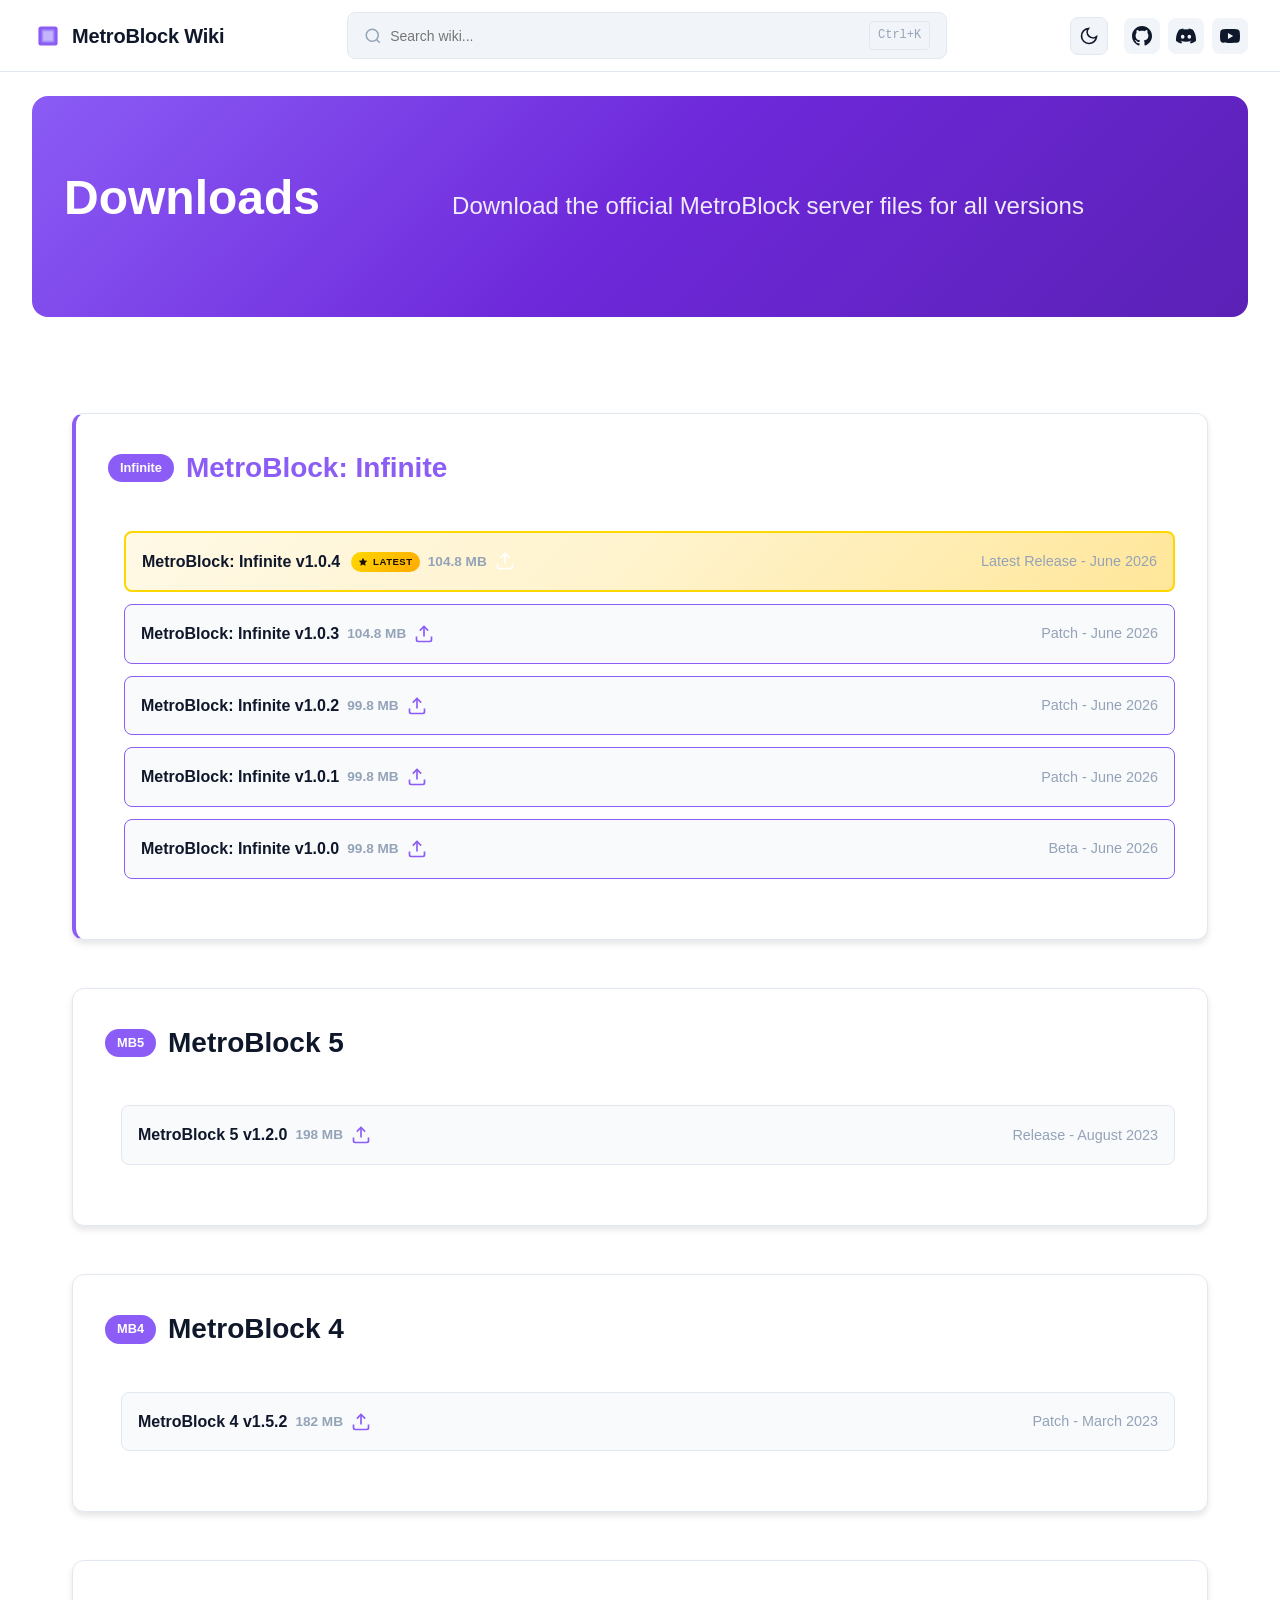
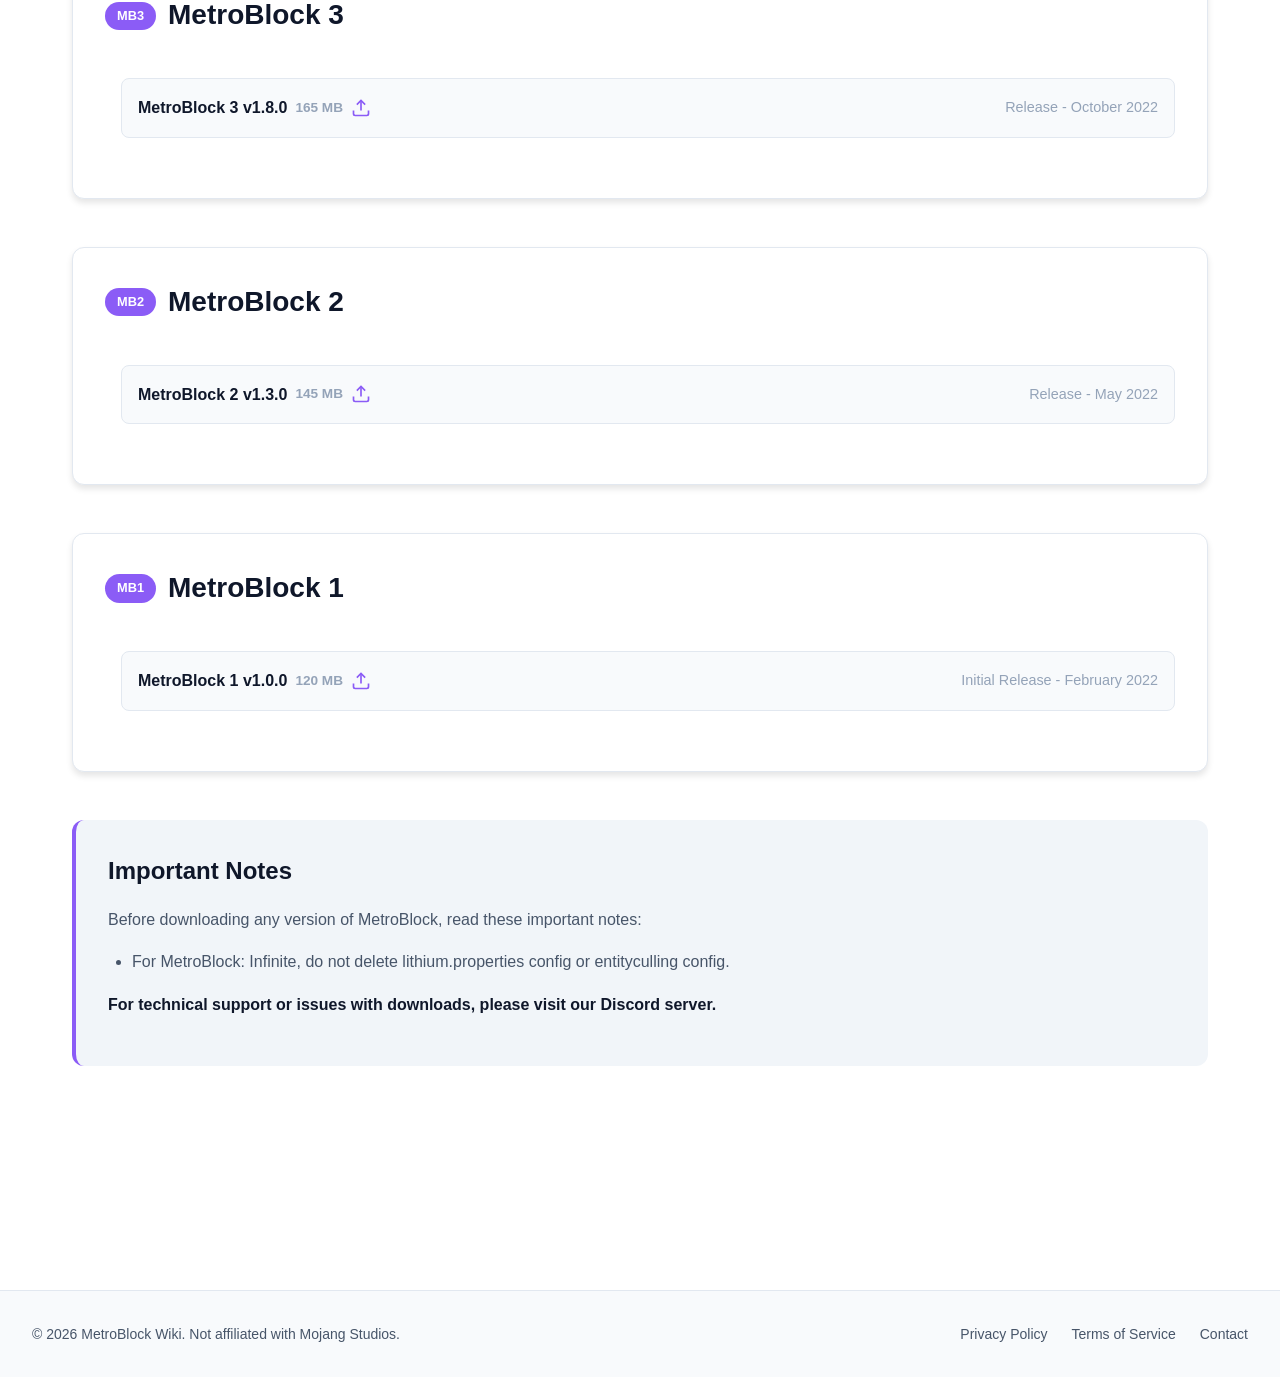
==== commit 9ca9aaef: "Add MetroBlock Infinite v1.0.4 download entry with latest-version glow effects; demote v1.0.3 to sta" ====
--- a/pages/downloads.html
+++ b/pages/downloads.html
@@ -414,9 +414,9 @@
                 <h2><span class="version-badge">Infinite</span> MetroBlock: Infinite</h2>
                 <div class="download-items">
                     <div class="download-item latest-download">
-                        <a href="https://github.com/MasterKuby/MetroBlock-Server-Website/releases/download/infinite-v1.0.3/MetroBlock-infinite-v1.0.3.mrpack">
+                        <a href="https://github.com/MasterKuby/MetroBlock-Server-Website/releases/download/infinite-v1.0.4/MetroBlock-infinite-v1.0.4.mrpack">
                             <span>
-                                MetroBlock: Infinite v1.0.3
+                                MetroBlock: Infinite v1.0.4
                                 <span class="latest-badge">
                                     <svg viewBox="0 0 24 24" fill="currentColor">
                                         <path d="M12 2l3.09 6.26L22 9.27l-5 4.87 1.18 6.88L12 17.77l-6.18 3.25L7 14.14 2 9.27l6.91-1.01L12 2z"/>
@@ -432,6 +432,18 @@
                             </svg>
                         </a>
                         <span class="version-label">Latest Release - June 2026</span>
+                    </div>
+                    <div class="download-item">
+                        <a href="https://github.com/MasterKuby/MetroBlock-Server-Website/releases/download/infinite-v1.0.3/MetroBlock-infinite-v1.0.3.mrpack">
+                            <span>MetroBlock: Infinite v1.0.3</span>
+                            <span class="download-size">104.8 MB</span>
+                            <svg class="download-icon" viewBox="0 0 24 24" fill="none" stroke="currentColor" stroke-width="2">
+                                <path d="M21 15v4a2 2 0 0 1-2 2H5a2 2 0 0 1-2-2v-4"/>
+                                <polyline points="17 8 12 3 7 8"/>
+                                <line x1="12" y1="3" x2="12" y2="15"/>
+                            </svg>
+                        </a>
+                        <span class="version-label">Patch - June 2026</span>
                     </div>
                     <div class="download-item">
                         <a href="https://github.com/MasterKuby/MetroBlock-Server-Website/releases/download/infinite-v1.0.2/MetroBlock-infinite-v1.0.2.mrpack">
